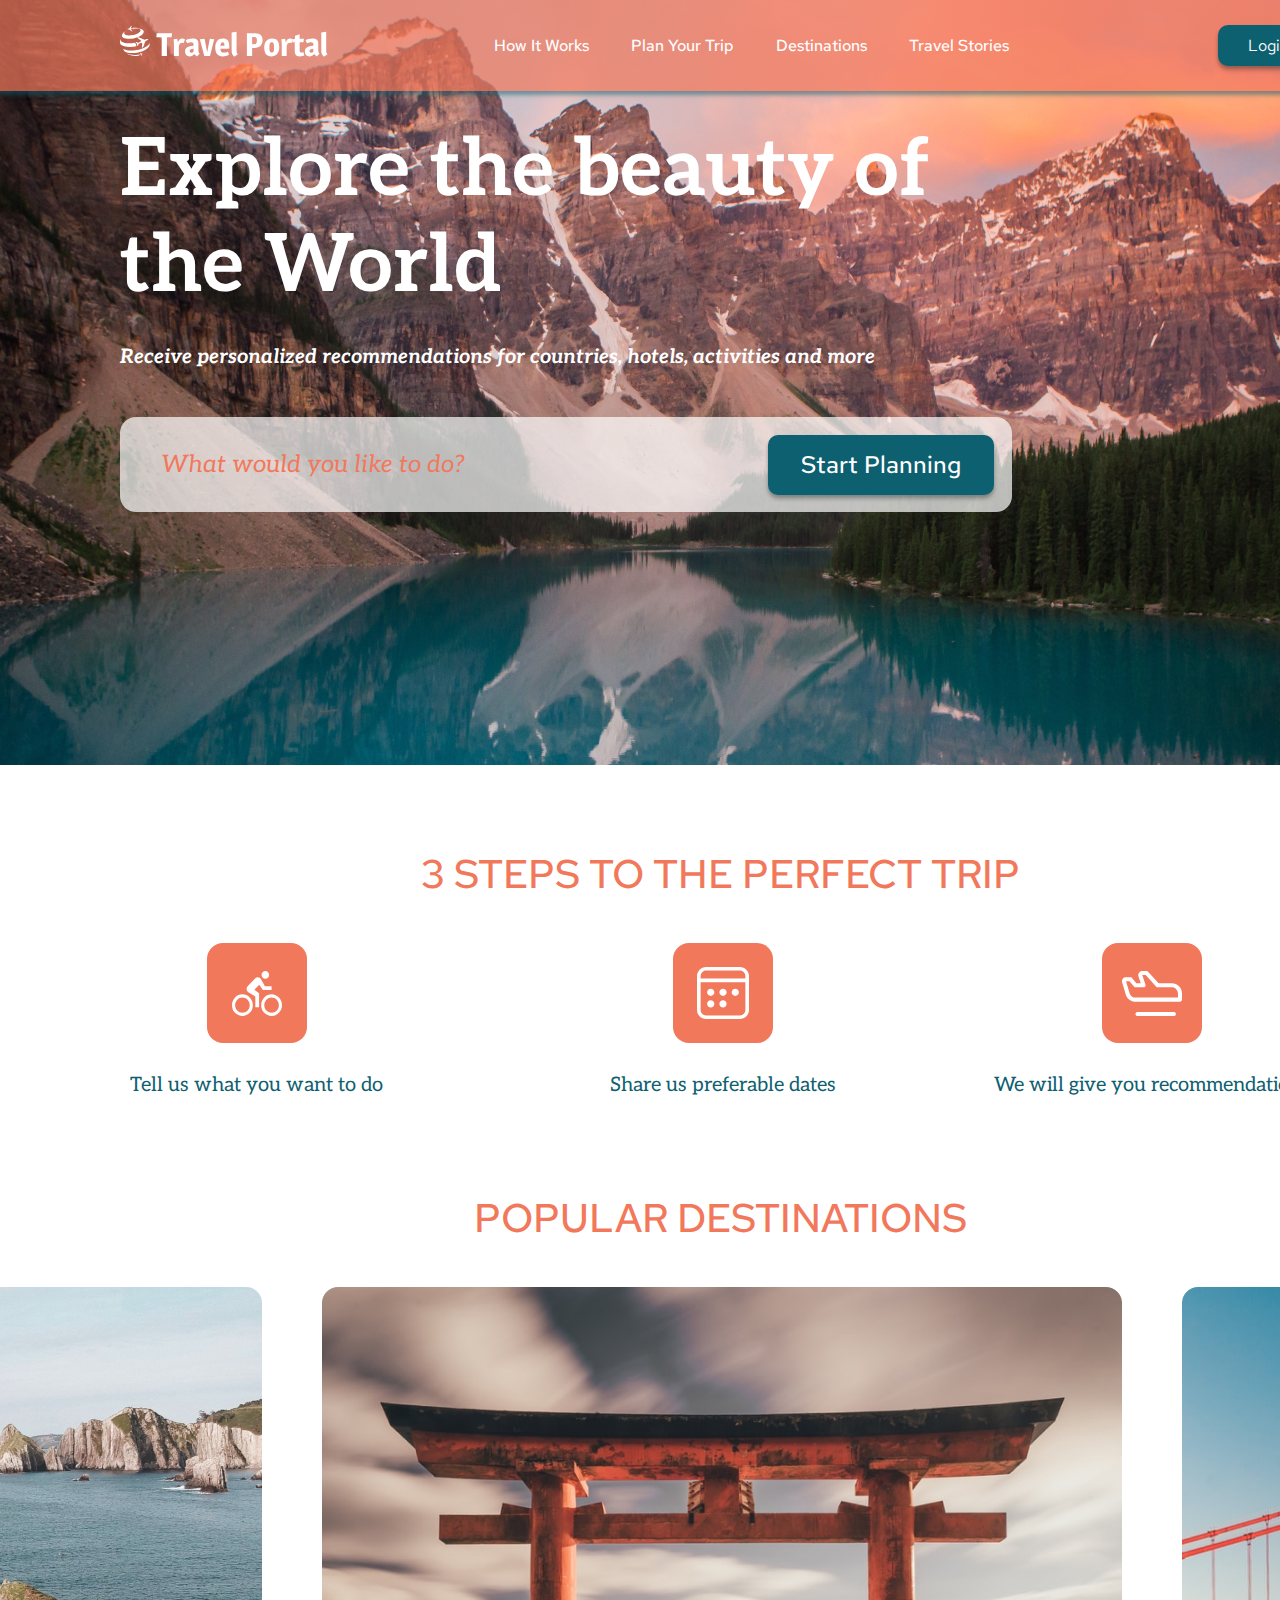
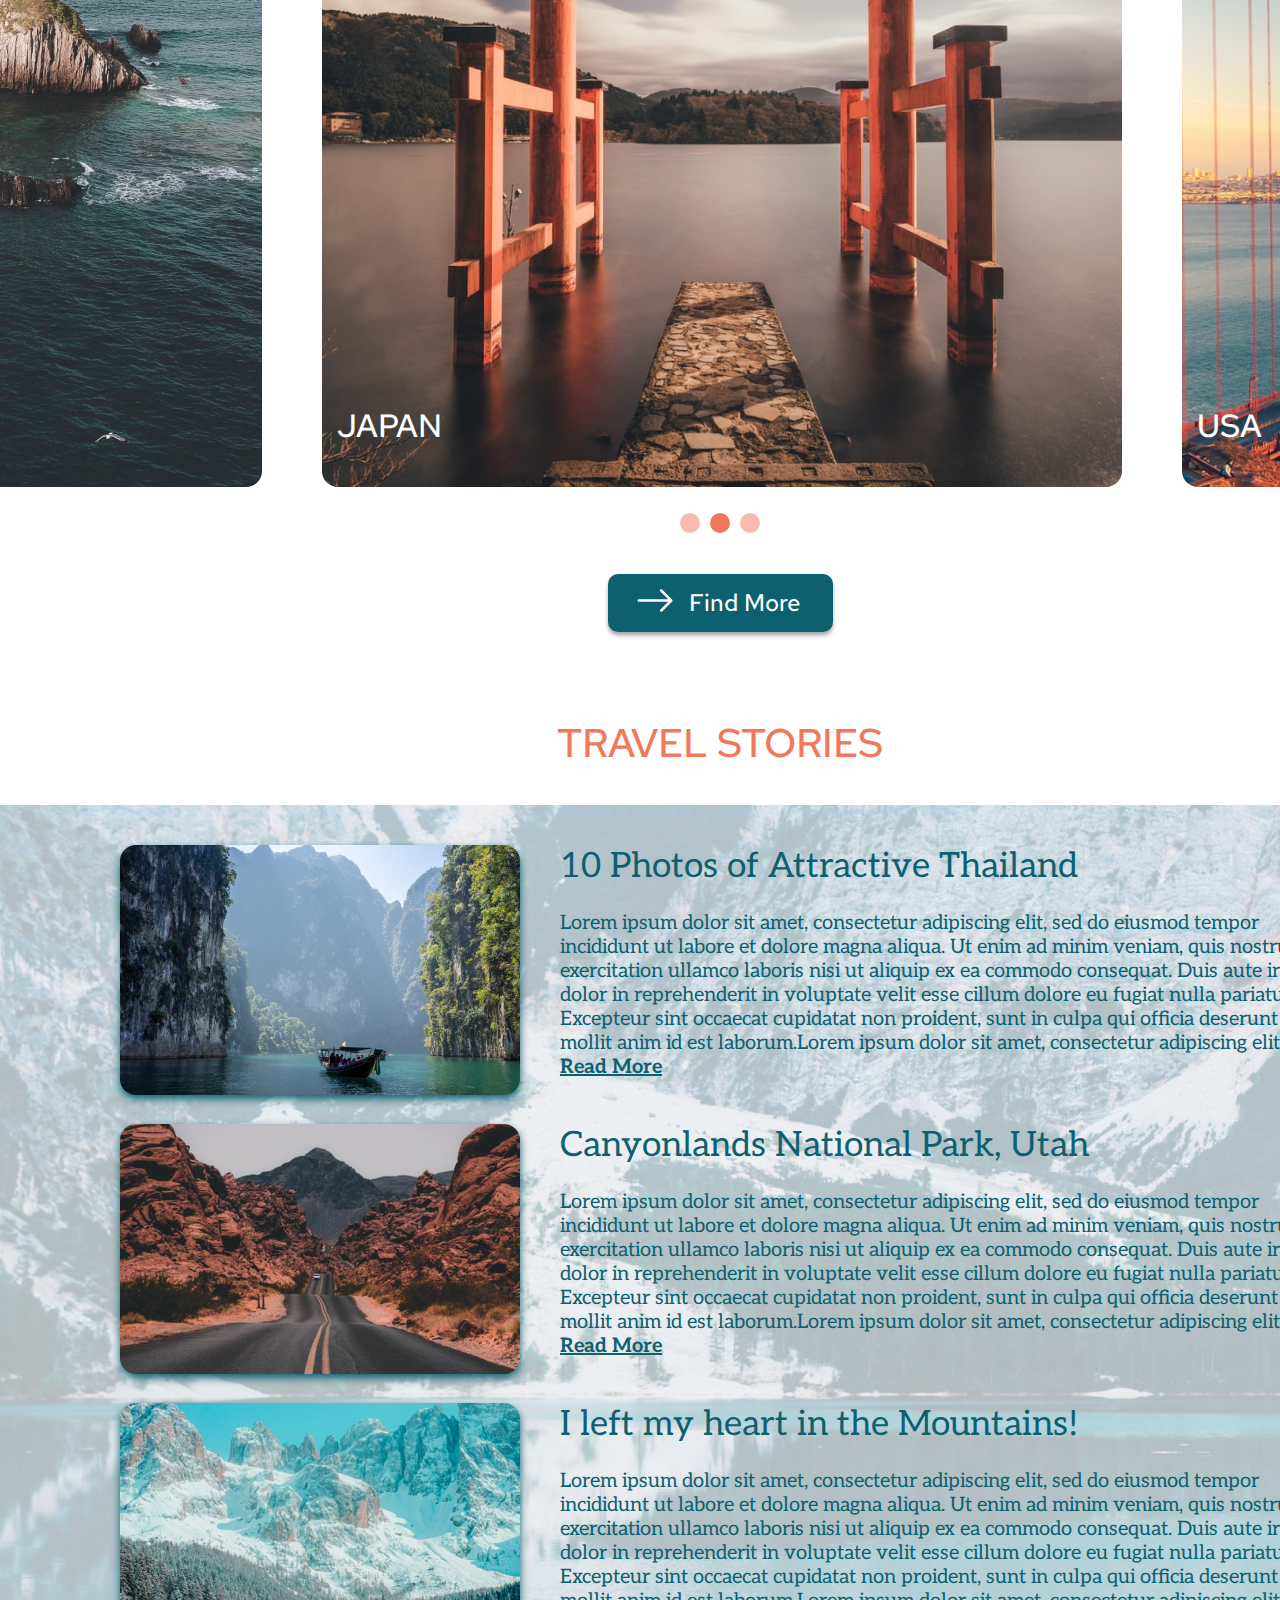
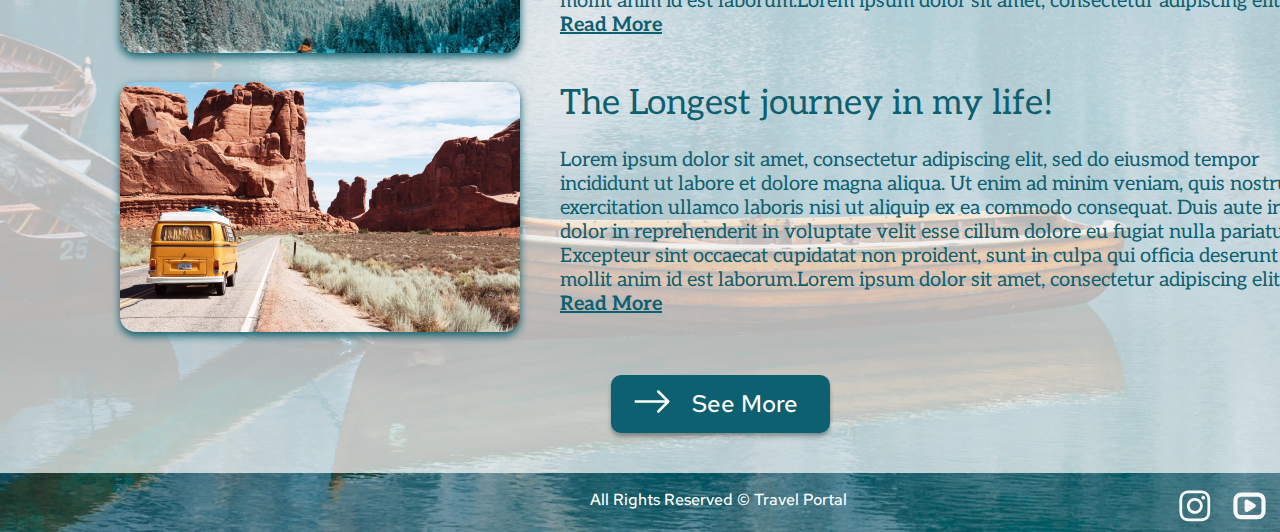
==== travel/index.html @ 75a6ab82 "fix: fix all page for pixelperfect" ====
<!DOCTYPE html>
<html class="page" lang="en">
<head>
  <meta charset="UTF-8">
  <link rel="icon" href="favicon.ico">
  <link rel="preconnect" href="https://fonts.googleapis.com">
  <link rel="preconnect" href="https://fonts.gstatic.com" crossorigin>
  <link href="https://fonts.googleapis.com/css2?family=Aleo:ital,wght@0,400;0,700;1,400;1,700&display=swap" rel="stylesheet">
  <link rel="preconnect" href="https://fonts.googleapis.com">
  <link rel="preconnect" href="https://fonts.gstatic.com" crossorigin>
  <link href="https://fonts.googleapis.com/css2?family=Red+Hat+Text:wght@500&display=swap" rel="stylesheet">
  <link href="style.css" rel="stylesheet">
  <title>Travel</title>
</head>
<body class="page-body">

 <div class="image-container">
    <header class="main-header">
      <div class="container">
        <nav class="main-navigation">
          <a class="header-logo">
            <svg width="216" height="32" viewBox="0 0 216 32" fill="none" xmlns="http://www.w3.org/2000/svg">
              <path d="M2.59123 8.8325C2.83304 8.525 3.15151 8.10875 3.40654 7.81125C4.17032 6.99125 4.26942 6.88375 4.96449 6.2775C5.17063 6.1175 5.41509 5.925 5.65426 5.74375C3.89018 7.15625 3.66554 8.72 5.28427 9.68625C5.28163 9.68625 5.28163 9.68625 5.28163 9.68875C7.54521 10.9788 12.5058 10.7 16.4198 9.0475C20.211 7.4475 21.6103 5.15875 19.7392 3.79875C18.0967 3.5075 16.1384 3.47375 14.0664 3.73625L13.851 3.4L14.0294 2.8425C15.2477 2.73875 16.4053 2.76375 17.4043 2.925C17.6461 2.96375 17.9646 3.03 18.2024 3.0775C18.6623 3.18375 18.912 3.2475 19.212 3.33875C19.5185 3.425 19.7802 3.51125 20.2361 3.67125C20.6827 3.8375 20.8756 3.9125 21.2337 4.08125C21.6348 4.25433 22.0244 4.4501 22.4005 4.6675C25.3817 6.44125 23.5277 9.6775 18.2672 11.895C13.0211 14.105 6.33611 14.4525 3.34047 12.7C3.33915 12.6975 3.33518 12.695 3.32725 12.6925H3.33254C1.69663 11.7125 1.52484 10.29 2.59123 8.8325ZM16.2401 21.2325L16.1978 19.24L14.7007 17.665C9.75461 18.725 4.89313 18.4975 2.18952 16.9913C2.18027 16.9812 2.1578 16.9713 2.14855 16.9613C0.618354 16.07 0.24043 14.92 0.355393 13.67C-0.00271022 15.4987 -0.0317813 16.1587 0.0197538 17.7237C0.0831817 18.7037 0.681782 19.6075 1.88559 20.32L1.89484 20.33C4.77684 22.025 10.7814 22.3925 16.2401 21.2325ZM22.4838 23.5138C15.5028 26.1625 6.76557 26.3188 2.97047 23.8675C3.38032 24.815 3.93798 25.6989 4.62488 26.49C8.10813 28.74 16.1278 28.5963 22.5327 26.165C26.2815 24.7437 28.6469 22.8525 29.2679 21.08L29.4424 20.5462C29.856 19.1938 29.9339 18.0675 30 17.065C29.9247 19.2413 27.2145 21.7162 22.4838 23.5138ZM7.07346 28.615C7.29282 28.8125 7.98259 29.6138 11.4777 30.4988C12.4225 30.6963 14.8011 31.33 19.1948 30.4088L19.2212 30.03L18.8737 29.515C14.7971 30.4275 10.2686 30.1225 7.07346 28.615ZM17.1611 12.8538L20.873 15.515C20.873 15.515 21.6672 16.0562 20.9179 16.4362C20.1713 16.8125 18.2539 17.7337 18.2539 17.7337L16.3604 17.065L15.4103 17.465L17.0858 18.8412L17.099 20.9825L18.0835 20.5688L18.7363 18.76C18.7363 18.76 20.7409 18.03 21.5363 17.755C22.3358 17.4862 22.2288 18.4062 22.2288 18.4062L21.835 22.795L23.1432 22.245L25.2971 16.3237C25.2971 16.3237 26.4388 15.7987 27.2422 15.3375C28.0443 14.8763 28.3192 14.1112 28.3192 14.1112C28.3192 14.1112 27.5369 13.7925 26.6357 14.0487C25.7345 14.3025 24.5597 14.755 24.5597 14.755L18.4654 12.3062L17.1611 12.8538ZM9.30797 4.43375L11.8279 6.3325L12.5164 6.235L11.1447 4.53125C11.1447 4.53125 10.8461 4.17875 11.2478 4.095C11.6522 4.01 12.6749 3.8125 12.6749 3.8125L13.444 4.39375L13.962 4.32125L13.3753 3.43875L13.6845 2.46L13.1837 2.52875L12.5904 3.27375C12.5904 3.27375 11.5491 3.36625 11.1395 3.39875C10.7272 3.42875 10.9042 3.01 10.9042 3.01L11.6944 1L11.002 1.09625L9.17848 3.6075C9.17848 3.6075 8.57063 3.7125 8.1306 3.83125C7.68924 3.94875 7.45667 4.27125 7.45667 4.27125C7.45667 4.27125 7.78042 4.51875 8.23631 4.51C8.69616 4.50125 9.30797 4.43375 9.30797 4.43375ZM21.7623 28.8312L20.1317 28.025L19.7564 28.1488L20.7224 28.9662C20.7224 28.9662 20.9285 29.1325 20.7118 29.2212C20.4951 29.3088 19.9427 29.5238 19.9427 29.5238L19.4868 29.3313L19.2159 29.4237L19.5952 29.8062L19.5582 30.365L19.841 30.2725L20.0524 29.8188C20.0524 29.8188 20.6259 29.6575 20.8545 29.6C21.0818 29.5412 21.0302 29.7938 21.0302 29.7938L20.8148 31L21.1915 30.8762L21.9301 29.2812C21.9301 29.2812 22.2565 29.16 22.4904 29.0487C22.7243 28.9375 22.8168 28.7325 22.8168 28.7325C22.8168 28.7325 22.6093 28.625 22.353 28.6787C22.0953 28.73 21.7623 28.8312 21.7623 28.8312Z" fill="white"/>
              <path d="M46.944 12.28V31H41.696V12.28H36.288L36.8 8.344H52.064L51.552 12.28H46.944ZM58.007 17.24C58.327 16.1093 58.8603 15.2133 59.607 14.552C60.3537 13.8907 61.2177 13.56 62.199 13.56C63.2017 13.56 64.1083 13.7627 64.919 14.168L63.799 18.04C63.1377 17.848 62.5723 17.752 62.103 17.752C61.271 17.752 60.5137 18.0613 59.831 18.68C59.1697 19.2987 58.839 20.2053 58.839 21.4V31H53.943V18.936L53.591 14.2L57.303 13.72L57.879 17.24H58.007ZM73.4905 19.352C73.4905 18.648 73.3412 18.136 73.0425 17.816C72.7438 17.4747 72.1678 17.304 71.3145 17.304C70.4612 17.304 69.0532 17.6133 67.0905 18.232L65.7145 15.224C66.4398 14.8187 67.4425 14.4453 68.7225 14.104C70.0238 13.7413 71.2932 13.56 72.5305 13.56C73.7892 13.56 74.8345 13.7093 75.6665 14.008C76.5198 14.3067 77.1278 14.7547 77.4905 15.352C77.8745 15.928 78.1198 16.504 78.2265 17.08C78.3545 17.656 78.4185 18.3813 78.4185 19.256V25.272C78.4185 26.0613 78.4932 26.7013 78.6425 27.192C78.8132 27.6827 79.1652 28.216 79.6985 28.792L76.9145 31.384C76.4238 31.1493 75.9438 30.7973 75.4745 30.328C75.0265 29.8587 74.6958 29.4213 74.4825 29.016H74.3545C73.1172 30.5947 71.5492 31.384 69.6505 31.384C66.5785 31.384 65.0425 29.7947 65.0425 26.616C65.0425 24.9307 65.5225 23.672 66.4825 22.84C67.4638 22.008 68.8718 21.432 70.7065 21.112L73.4905 20.632V19.352ZM69.6825 26.104C69.6825 27.1493 70.2372 27.672 71.3465 27.672C72.1998 27.672 72.9252 27.3733 73.5225 26.776V23.768C72.1572 23.96 71.1758 24.2267 70.5785 24.568C69.9812 24.888 69.6825 25.4 69.6825 26.104ZM89.7608 13.688L94.2408 14.2L90.0168 31H84.2888L79.8407 14.168L84.5768 13.688L87.1048 26.648H87.2968L89.7608 13.688ZM102.985 13.56C105.118 13.56 106.686 14.1467 107.689 15.32C108.521 16.28 109.033 17.88 109.225 20.12C109.289 21.016 109.321 22.136 109.321 23.48L107.049 23.8H100.457C100.457 25.0587 100.691 26.008 101.161 26.648C101.63 27.2667 102.462 27.576 103.657 27.576C104.873 27.576 106.334 27.2667 108.041 26.648L109.033 29.656C107.006 30.808 104.894 31.384 102.697 31.384C97.7258 31.384 95.2405 28.44 95.2405 22.552C95.2405 19.7787 95.8805 17.592 97.1605 15.992C98.4618 14.3707 100.403 13.56 102.985 13.56ZM104.073 18.104C103.859 17.6133 103.379 17.368 102.633 17.368C101.886 17.368 101.353 17.6453 101.033 18.2C100.713 18.7333 100.531 19.544 100.489 20.632H104.393C104.393 19.416 104.286 18.5733 104.073 18.104ZM116.556 25.144C116.556 26.1893 116.62 26.9573 116.748 27.448C116.898 27.9387 117.25 28.5253 117.804 29.208L114.284 31.8C113.26 30.712 112.556 29.7627 112.172 28.952C111.81 28.12 111.628 26.8827 111.628 25.24V7.384L116.556 6.84V25.144ZM126.894 8.344H135.086C138.009 8.344 140.025 9.03733 141.134 10.424C142.094 11.6613 142.574 13.24 142.574 15.16C142.574 17.144 141.987 18.8827 140.814 20.376C140.195 21.1867 139.257 21.8373 137.998 22.328C136.761 22.7973 135.267 23.032 133.518 23.032H132.142V31H126.894V8.344ZM132.142 11.928V19.256H133.87C134.958 19.256 135.737 18.968 136.206 18.392C136.697 17.816 136.942 16.9093 136.942 15.672C136.942 14.4133 136.739 13.4747 136.334 12.856C135.929 12.2373 135.107 11.928 133.87 11.928H132.142ZM152.177 13.56C153.351 13.56 154.375 13.7413 155.249 14.104C156.124 14.4667 156.807 14.936 157.297 15.512C157.809 16.0667 158.215 16.76 158.513 17.592C159.004 18.9573 159.249 20.632 159.249 22.616C159.249 25.6667 158.396 27.9813 156.689 29.56C155.388 30.776 153.596 31.384 151.313 31.384C150.14 31.384 149.116 31.2027 148.241 30.84C147.367 30.4773 146.673 30.0187 146.161 29.464C145.671 28.888 145.265 28.184 144.945 27.352C144.455 26.0293 144.209 24.3547 144.209 22.328C144.209 20.4507 144.583 18.7973 145.329 17.368C146.631 14.8293 148.913 13.56 152.177 13.56ZM154.033 22.552C154.033 20.6107 153.884 19.2667 153.585 18.52C153.287 17.752 152.647 17.368 151.665 17.368C150.705 17.368 150.087 17.7307 149.809 18.456C149.553 19.1813 149.425 20.504 149.425 22.424C149.425 24.344 149.575 25.688 149.873 26.456C150.172 27.2027 150.812 27.576 151.793 27.576C152.775 27.576 153.393 27.224 153.649 26.52C153.905 25.7947 154.033 24.472 154.033 22.552ZM165.82 17.24C166.14 16.1093 166.673 15.2133 167.42 14.552C168.166 13.8907 169.03 13.56 170.012 13.56C171.014 13.56 171.921 13.7627 172.732 14.168L171.612 18.04C170.95 17.848 170.385 17.752 169.916 17.752C169.084 17.752 168.326 18.0613 167.644 18.68C166.982 19.2987 166.652 20.2053 166.652 21.4V31H161.756V18.936L161.404 14.2L165.116 13.72L165.692 17.24H165.82ZM179.639 13.816H183.959L183.383 17.368H179.639V24.696C179.639 25.784 179.788 26.5413 180.087 26.968C180.386 27.3947 180.898 27.608 181.623 27.608C181.922 27.608 182.53 27.5013 183.447 27.288L184.311 30.136C183.906 30.456 183.244 30.744 182.327 31C181.431 31.256 180.61 31.384 179.863 31.384C177.751 31.384 176.364 30.8507 175.703 29.784C175.063 28.696 174.743 26.9253 174.743 24.472V17.368H172.279L172.727 14.168L174.839 13.88L175.031 10.68L179.639 9.304V13.816ZM193.334 19.352C193.334 18.648 193.185 18.136 192.886 17.816C192.588 17.4747 192.012 17.304 191.158 17.304C190.305 17.304 188.897 17.6133 186.934 18.232L185.558 15.224C186.284 14.8187 187.286 14.4453 188.566 14.104C189.868 13.7413 191.137 13.56 192.374 13.56C193.633 13.56 194.678 13.7093 195.51 14.008C196.364 14.3067 196.972 14.7547 197.334 15.352C197.718 15.928 197.964 16.504 198.07 17.08C198.198 17.656 198.262 18.3813 198.262 19.256V25.272C198.262 26.0613 198.337 26.7013 198.486 27.192C198.657 27.6827 199.009 28.216 199.542 28.792L196.758 31.384C196.268 31.1493 195.788 30.7973 195.318 30.328C194.87 29.8587 194.54 29.4213 194.326 29.016H194.198C192.961 30.5947 191.393 31.384 189.494 31.384C186.422 31.384 184.886 29.7947 184.886 26.616C184.886 24.9307 185.366 23.672 186.326 22.84C187.308 22.008 188.716 21.432 190.55 21.112L193.334 20.632V19.352ZM189.526 26.104C189.526 27.1493 190.081 27.672 191.19 27.672C192.044 27.672 192.769 27.3733 193.366 26.776V23.768C192.001 23.96 191.02 24.2267 190.422 24.568C189.825 24.888 189.526 25.4 189.526 26.104ZM206.213 25.144C206.213 26.1893 206.277 26.9573 206.405 27.448C206.554 27.9387 206.906 28.5253 207.461 29.208L203.941 31.8C202.917 30.712 202.213 29.7627 201.829 28.952C201.466 28.12 201.285 26.8827 201.285 25.24V7.384L206.213 6.84V25.144Z" fill="white"/>
            </svg>
          </a>
          <ul class="site-navigation-list">
            <li class="site-navigation-item"><a href="#preview">How It Works</a></li>
            <li class="site-navigation-item"><a href="#steps">Plan Your Trip</a></li>
            <li class="site-navigation-item"><a href="#destinations">Destinations</a></li>
            <li class="site-navigation-item"><a href="#stories">Travel Stories</a></li>
          </ul>
          <div class="button-container">
            <button class="button login-button transition-scale">
              Login
            </button>
          </div>
        </nav>
      </div>
    </header>
  
    <main class="container">
      <!-- <h1 class="visually-hidden">Travel Portal</h1> -->
      <section id="preview" class="preview">
        <h1 class="title preview-title">Explore the beauty of the World</h1>
        <p class="preview-text">Receive personalized recommendations for countries, hotels, activities and more</p>
        <div class="search-form">
          <p>What would you like to do?</p>
          <button class="button search-button transition-scale">Start Planning</button>
        </div>
      </section>
  
      <section id="steps" class="steps">
        <h2 class="sub-title steps-title">3 STEPS TO THE PERFECT TRIP</h2>
        <div class="steps-list">
          <div class="steps-item">
            <h3 class="steps-title visually-hidden">Bicycle</h3>
            <a>
              <div class="svg-container">
                <svg width="50" height="45" viewBox="0 0 50 45" fill="none" xmlns="http://www.w3.org/2000/svg">
                  <path d="M10.4167 41.7548C8.4828 41.7548 6.62813 40.957 5.26068 39.537C3.89323 38.1169 3.125 36.1909 3.125 34.1827C3.125 32.1744 3.89323 30.2484 5.26068 28.8284C6.62813 27.4084 8.4828 26.6106 10.4167 26.6106C12.3505 26.6106 14.2052 27.4084 15.5727 28.8284C16.9401 30.2484 17.7083 32.1744 17.7083 34.1827C17.7083 36.1909 16.9401 38.1169 15.5727 39.537C14.2052 40.957 12.3505 41.7548 10.4167 41.7548ZM10.4167 23.3654C7.65399 23.3654 5.00447 24.5051 3.05097 26.5337C1.09747 28.5623 0 31.3138 0 34.1827C0 37.0516 1.09747 39.803 3.05097 41.8317C5.00447 43.8603 7.65399 45 10.4167 45C13.1793 45 15.8289 43.8603 17.7824 41.8317C19.7359 39.803 20.8333 37.0516 20.8333 34.1827C20.8333 31.3138 19.7359 28.5623 17.7824 26.5337C15.8289 24.5051 13.1793 23.3654 10.4167 23.3654ZM30.8333 19.0385H39.5833V15.1442H32.9167L28.875 8.06971C28.2708 6.98798 27.0833 6.27404 25.8333 6.27404C24.8542 6.27404 23.9583 6.6851 23.3333 7.35577L15.625 15.3389C14.9792 16.0096 14.5833 16.875 14.5833 17.9567C14.5833 19.3197 15.2708 20.4663 16.3542 21.137L23.3333 25.5288V36.3462H27.0833V22.2837L22.3958 18.7139L27.2292 13.6298L30.8333 19.0385ZM39.5833 41.7548C37.6495 41.7548 35.7948 40.957 34.4273 39.537C33.0599 38.1169 32.2917 36.1909 32.2917 34.1827C32.2917 32.1744 33.0599 30.2484 34.4273 28.8284C35.7948 27.4084 37.6495 26.6106 39.5833 26.6106C41.5172 26.6106 43.3719 27.4084 44.7393 28.8284C46.1068 30.2484 46.875 32.1744 46.875 34.1827C46.875 36.1909 46.1068 38.1169 44.7393 39.537C43.3719 40.957 41.5172 41.7548 39.5833 41.7548ZM39.5833 23.3654C36.8207 23.3654 34.1711 24.5051 32.2176 26.5337C30.2641 28.5623 29.1667 31.3138 29.1667 34.1827C29.1667 37.0516 30.2641 39.803 32.2176 41.8317C34.1711 43.8603 36.8207 45 39.5833 45C40.9513 45 42.3058 44.7202 43.5696 44.1766C44.8334 43.633 45.9818 42.8362 46.949 41.8317C47.9163 40.8272 48.6836 39.6347 49.2071 38.3223C49.7306 37.0099 50 35.6032 50 34.1827C50 32.7621 49.7306 31.3555 49.2071 30.0431C48.6836 28.7307 47.9163 27.5382 46.949 26.5337C45.9818 25.5292 44.8334 24.7324 43.5696 24.1888C42.3058 23.6452 40.9513 23.3654 39.5833 23.3654ZM33.3333 7.78846C35.4167 7.78846 37.0833 6.05769 37.0833 3.89423C37.0833 1.73077 35.4167 0 33.3333 0C31.25 0 29.5833 1.73077 29.5833 3.89423C29.5833 6.05769 31.25 7.78846 33.3333 7.78846Z" fill="white"/>
                </svg>
              </div>
            </a>
            <p class="moto">Tell us what you want to do</p>
          </div>
          <div class="steps-item">
            <h3 class="steps-title visually-hidden">Calc</h3>
            <a>
              <div class="svg-container">
                <svg width="52" height="52" viewBox="0 0 52 52" fill="none" xmlns="http://www.w3.org/2000/svg">
                  <path d="M13.7222 28.8889C14.6799 28.8889 15.5984 28.5084 16.2757 27.8312C16.9529 27.154 17.3333 26.2355 17.3333 25.2778C17.3333 24.3201 16.9529 23.4016 16.2757 22.7243C15.5984 22.0471 14.6799 21.6667 13.7222 21.6667C12.7645 21.6667 11.846 22.0471 11.1688 22.7243C10.4916 23.4016 10.1111 24.3201 10.1111 25.2778C10.1111 26.2355 10.4916 27.154 11.1688 27.8312C11.846 28.5084 12.7645 28.8889 13.7222 28.8889ZM29.6111 25.2778C29.6111 26.2355 29.2307 27.154 28.5534 27.8312C27.8762 28.5084 26.9577 28.8889 26 28.8889C25.0423 28.8889 24.1238 28.5084 23.4466 27.8312C22.7693 27.154 22.3889 26.2355 22.3889 25.2778C22.3889 24.3201 22.7693 23.4016 23.4466 22.7243C24.1238 22.0471 25.0423 21.6667 26 21.6667C26.9577 21.6667 27.8762 22.0471 28.5534 22.7243C29.2307 23.4016 29.6111 24.3201 29.6111 25.2778ZM38.2778 28.8889C39.2355 28.8889 40.154 28.5084 40.8312 27.8312C41.5084 27.154 41.8889 26.2355 41.8889 25.2778C41.8889 24.3201 41.5084 23.4016 40.8312 22.7243C40.154 22.0471 39.2355 21.6667 38.2778 21.6667C37.32 21.6667 36.4016 22.0471 35.7243 22.7243C35.0471 23.4016 34.6667 24.3201 34.6667 25.2778C34.6667 26.2355 35.0471 27.154 35.7243 27.8312C36.4016 28.5084 37.32 28.8889 38.2778 28.8889ZM17.3333 36.8333C17.3333 37.7911 16.9529 38.7096 16.2757 39.3868C15.5984 40.064 14.6799 40.4444 13.7222 40.4444C12.7645 40.4444 11.846 40.064 11.1688 39.3868C10.4916 38.7096 10.1111 37.7911 10.1111 36.8333C10.1111 35.8756 10.4916 34.9571 11.1688 34.2799C11.846 33.6027 12.7645 33.2222 13.7222 33.2222C14.6799 33.2222 15.5984 33.6027 16.2757 34.2799C16.9529 34.9571 17.3333 35.8756 17.3333 36.8333ZM26 40.4444C26.9577 40.4444 27.8762 40.064 28.5534 39.3868C29.2307 38.7096 29.6111 37.7911 29.6111 36.8333C29.6111 35.8756 29.2307 34.9571 28.5534 34.2799C27.8762 33.6027 26.9577 33.2222 26 33.2222C25.0423 33.2222 24.1238 33.6027 23.4466 34.2799C22.7693 34.9571 22.3889 35.8756 22.3889 36.8333C22.3889 37.7911 22.7693 38.7096 23.4466 39.3868C24.1238 40.064 25.0423 40.4444 26 40.4444ZM0 9.02778C0 6.63346 0.951138 4.33721 2.64417 2.64417C4.33721 0.951138 6.63346 0 9.02778 0H42.9722C45.3665 0 47.6628 0.951138 49.3558 2.64417C51.0489 4.33721 52 6.63346 52 9.02778V42.9722C52 45.3665 51.0489 47.6628 49.3558 49.3558C47.6628 51.0489 45.3665 52 42.9722 52H9.02778C6.63346 52 4.33721 51.0489 2.64417 49.3558C0.951138 47.6628 0 45.3665 0 42.9722V9.02778ZM9.02778 3.61111C7.59119 3.61111 6.21344 4.18179 5.19762 5.19762C4.18179 6.21344 3.61111 7.59119 3.61111 9.02778V11.5556H48.3889V9.02778C48.3889 7.59119 47.8182 6.21344 46.8024 5.19762C45.7866 4.18179 44.4088 3.61111 42.9722 3.61111H9.02778ZM3.61111 42.9722C3.61111 44.4088 4.18179 45.7866 5.19762 46.8024C6.21344 47.8182 7.59119 48.3889 9.02778 48.3889H42.9722C44.4088 48.3889 45.7866 47.8182 46.8024 46.8024C47.8182 45.7866 48.3889 44.4088 48.3889 42.9722V15.1667H3.61111V42.9722Z" fill="white"/>
                  </svg> 
              </div>
            </a>           
            <p class="moto">Share us preferable dates </p>
          </div>
          <div class="steps-item">
            <h3 class="steps-title visually-hidden">Plane</h3>
            <a>
              <div class="svg-container">
                <svg width="60" height="45" viewBox="0 0 60 45" fill="none" xmlns="http://www.w3.org/2000/svg">
                  <path d="M53.9305 42.9545C53.9305 43.497 53.7174 44.0173 53.3379 44.4009C52.9585 44.7845 52.4439 45 51.9074 45H15.4904C14.9539 45 14.4393 44.7845 14.0598 44.4009C13.6804 44.0173 13.4673 43.497 13.4673 42.9545C13.4673 42.4121 13.6804 41.8918 14.0598 41.5082C14.4393 41.1246 14.9539 40.9091 15.4904 40.9091H51.9074C52.4439 40.9091 52.9585 41.1246 53.3379 41.5082C53.7174 41.8918 53.9305 42.4121 53.9305 42.9545ZM60 22.5V28.6364C60 29.1789 59.7868 29.6991 59.4074 30.0827C59.028 30.4663 58.5134 30.6818 57.9768 30.6818H13.4167C11.24 30.6894 9.11942 29.9834 7.37311 28.6696C5.6268 27.3558 4.34881 25.5051 3.7308 23.3949L0.164977 11.4034C-0.0121092 10.7898 -0.0471935 10.1431 0.0624379 9.51357C0.172069 8.88401 0.423478 8.28837 0.797215 7.77275C1.17939 7.26416 1.67273 6.85181 2.23866 6.56794C2.8046 6.28407 3.4278 6.13637 4.05956 6.13639H8.40936C8.70472 6.13701 8.99627 6.20383 9.26302 6.33204C9.52977 6.46025 9.76509 6.64667 9.95202 6.87786L14.403 12.2727H18.7528L16.4767 5.39491C16.2718 4.77893 16.215 4.12246 16.3111 3.47987C16.4071 2.83728 16.6531 2.22707 17.0288 1.69976C17.4046 1.17246 17.8991 0.743236 18.4716 0.447651C19.0441 0.152067 19.6779 -0.00137704 20.3207 2.79722e-05H24.5947C24.8756 -0.00146688 25.1537 0.0569681 25.4108 0.171517C25.6679 0.286065 25.8983 0.454151 26.0867 0.6648L36.6072 12.2727H49.8842C52.5671 12.2727 55.1401 13.3503 57.0372 15.2682C58.9342 17.1862 60 19.7876 60 22.5ZM55.9537 22.5C55.947 20.8746 55.3054 19.3177 54.1686 18.1684C53.0318 17.0191 51.4919 16.3704 49.8842 16.3637H35.7221C35.4411 16.3651 35.163 16.3067 34.9059 16.1922C34.6488 16.0776 34.4185 15.9095 34.23 15.6989L23.7095 4.09093H20.3207L23.4819 13.679C23.5809 13.9865 23.6073 14.3132 23.559 14.6328C23.5107 14.9525 23.389 15.2563 23.2037 15.5199C23.0169 15.7837 22.77 15.9981 22.4838 16.1449C22.1977 16.2918 21.8808 16.3668 21.5599 16.3637H13.4673C13.1719 16.363 12.8804 16.2962 12.6136 16.168C12.3469 16.0398 12.1115 15.8534 11.9246 15.6222L7.47365 10.2273H4.03428L7.6001 22.2188C7.97187 23.4853 8.73962 24.5959 9.78826 25.3841C10.8369 26.1723 12.11 26.5958 13.4167 26.5909H55.9537V22.5Z" fill="white"/>
                  </svg>  
              </div> 
            </a>         
            <p class="moto">We will give you recommendations</p>
          </div>
        </div>
      </section>
  
      <section id="destinations" class="destinations">

        <h2 class="destinations-title sub-title">POPULAR DESTINATIONS</h2>

        <div class="slider">
          <div class="slider-list">
            <div class="slider-item slide-spain">
              <h3 class="slide-title">SPAIN</h3>
            </div>
            <div class="slider-item slide-japan current-slide">
              <h3 class="slide-title">JAPAN</h3>
            </div>
            <div class="slider-item slide-usa">
              <h3 class="slide-title">USA</h3>
            </div>
          </div>
        </div>

        <div class="slider-controls">
          <a class="button-slider" type="button" aria-label="First"></a>
          <a class="button-slider current-button" type="button" aria-label="Second"></a>
          <a class="button-slider" type="button" aria-label="Third"></a>
        </div>
        
        <div class="button-container">
          <button class="button more-button transition-scale">Find More</button>
        </div>

      </section>

      <h2 class="sub-title stories-title">TRAVEL STORIES</h2>
      <!-- разрыв секции -->
    </main>
 </div>

  <div class="image-footer-container">
    <section id="stories" class="stories container">
      <!-- <h2 class="sub-title stories-title visually-hidden">TRAVEL STORIES</h2> -->
      <ul class="stories-list">
        <li class="story-item">
          <img src="img/Rectangle29.jpg" alt="Photo for Thailand Story">
          
          <div class="wrapper">
            <h3 class="story-title">10 Photos of Attractive Thailand</h3>
            <p class="story-text">Lorem ipsum dolor sit amet, consectetur adipiscing elit, sed do eiusmod tempor incididunt ut labore et dolore magna aliqua. Ut enim ad minim veniam, quis nostrud exercitation ullamco laboris nisi ut aliquip ex ea commodo consequat. Duis aute irure dolor in reprehenderit in voluptate velit esse cillum dolore eu fugiat nulla pariatur. Excepteur sint occaecat cupidatat non proident, sunt in culpa qui officia deserunt mollit anim id est laborum.Lorem ipsum dolor sit amet, consectetur adipiscing elit...<br>
            <a href="">Read More</a></p>
          </div>

        </li>
        <li class="story-item">
          <img src="img/Rectangle30.jpg" alt="Photo story from Utah">

          <div class="wrapper">
            <h3 class="story-title">Canyonlands National Park, Utah</h3>
            <p class="story-text">Lorem ipsum dolor sit amet, consectetur adipiscing elit, sed do eiusmod tempor incididunt ut labore et dolore magna aliqua. Ut enim ad minim veniam, quis nostrud exercitation ullamco laboris nisi ut aliquip ex ea commodo consequat. Duis aute irure dolor in reprehenderit in voluptate velit esse cillum dolore eu fugiat nulla pariatur. Excepteur sint occaecat cupidatat non proident, sunt in culpa qui officia deserunt mollit anim id est laborum.Lorem ipsum dolor sit amet, consectetur adipiscing elit...<br>
            <a href="">Read More</a></p>
          </div>
        </li>
        <li class="story-item">
          <img src="img/Rectangle31.jpg" alt="Photo from Mountains">

          <div class="wrapper">
            <h3 class="story-title">I left my heart in the Mountains!</h3>
            <p class="story-text">Lorem ipsum dolor sit amet, consectetur adipiscing elit, sed do eiusmod tempor incididunt ut labore et dolore magna aliqua. Ut enim ad minim veniam, quis nostrud exercitation ullamco laboris nisi ut aliquip ex ea commodo consequat. Duis aute irure dolor in reprehenderit in voluptate velit esse cillum dolore eu fugiat nulla pariatur. Excepteur sint occaecat cupidatat non proident, sunt in culpa qui officia deserunt mollit anim id est laborum.Lorem ipsum dolor sit amet, consectetur adipiscing elit...<br>
              <a href="">Read More</a></p>
          </div>
        </li>
        <li class="story-item">
          <img src="img/Rectangle32.jpg" alt="Photo from journey">
          <div class="wrapper">
            <h3 class="story-title">The Longest journey in my life!</h3>
            <p class="story-text">Lorem ipsum dolor sit amet, consectetur adipiscing elit, sed do eiusmod tempor incididunt ut labore et dolore magna aliqua. Ut enim ad minim veniam, quis nostrud exercitation ullamco laboris nisi ut aliquip ex ea commodo consequat. Duis aute irure dolor in reprehenderit in voluptate velit esse cillum dolore eu fugiat nulla pariatur. Excepteur sint occaecat cupidatat non proident, sunt in culpa qui officia deserunt mollit anim id est laborum.Lorem ipsum dolor sit amet, consectetur adipiscing elit...<br>
              <a href="">Read More</a></p>
          </div>
        </li>
      </ul>
      <div class="button-container">
        <button class="button more-button transition-scale">See More</button>
      </div>
      
    </section>
    <footer class="page-footer container">
      
      <p class="footer-copyright">
        All Rights Reserved © Travel Portal
      </p>
      <ul class="social-list">
        <li>
          <a href="https://rs.school/js/" target="_blank">
            <svg width="32" height="32" viewBox="0 0 32 32" fill="none" xmlns="http://www.w3.org/2000/svg">
              <path fill-rule="evenodd" clip-rule="evenodd" d="M9.46778 0.494892C11.1126 0.419171 11.6371 0.402344 15.827 0.402344C20.0169 0.402344 20.5413 0.420573 22.1848 0.494892C23.8282 0.569211 24.95 0.831432 25.9316 1.21144C26.9594 1.59986 27.8919 2.20704 28.6632 2.9923C29.4484 3.76213 30.0542 4.69322 30.4412 5.72247C30.8226 6.70405 31.0834 7.82584 31.1592 9.46647C31.2349 11.1141 31.2517 11.6386 31.2517 15.8271C31.2517 20.017 31.2335 20.5414 31.1592 22.1863C31.0848 23.8269 30.8226 24.9487 30.4412 25.9303C30.0542 26.9596 29.4474 27.8923 28.6632 28.6632C27.8919 29.4485 26.9594 30.0543 25.9316 30.4413C24.95 30.8227 23.8282 31.0835 22.1876 31.1593C20.5413 31.235 20.0169 31.2518 15.827 31.2518C11.6371 31.2518 11.1126 31.2336 9.46778 31.1593C7.82716 31.0849 6.70536 30.8227 5.72378 30.4413C4.69442 30.0542 3.76179 29.4475 2.9908 28.6632C2.20608 27.893 1.59881 26.9608 1.21135 25.9317C0.83134 24.9501 0.570522 23.8283 0.494801 22.1877C0.419079 20.54 0.402252 20.0156 0.402252 15.8271C0.402252 11.6372 0.420481 11.1127 0.494801 9.46928C0.56912 7.82584 0.83134 6.70405 1.21135 5.72247C1.59938 4.69334 2.20711 3.76117 2.9922 2.99089C3.76209 2.20634 4.69379 1.59908 5.72238 1.21144C6.70395 0.831432 7.82575 0.570613 9.46638 0.494892H9.46778ZM22.06 3.27134C20.4334 3.19702 19.9454 3.1816 15.827 3.1816C11.7086 3.1816 11.2206 3.19702 9.59399 3.27134C8.08938 3.34005 7.27327 3.59106 6.72919 3.80279C6.00984 4.08324 5.49522 4.41558 4.95535 4.95544C4.44359 5.45331 4.04975 6.05941 3.8027 6.72929C3.59096 7.27336 3.33996 8.08947 3.27125 9.59408C3.19693 11.2207 3.18151 11.7087 3.18151 15.8271C3.18151 19.9455 3.19693 20.4335 3.27125 22.0601C3.33996 23.5647 3.59096 24.3808 3.8027 24.9249C4.0495 25.5937 4.44353 26.2009 4.95535 26.6987C5.45315 27.2105 6.06032 27.6046 6.72919 27.8513C7.27327 28.0631 8.08938 28.3141 9.59399 28.3828C11.2206 28.4571 11.7072 28.4725 15.827 28.4725C19.9468 28.4725 20.4334 28.4571 22.06 28.3828C23.5646 28.3141 24.3807 28.0631 24.9248 27.8513C25.6441 27.5709 26.1587 27.2386 26.6986 26.6987C27.2104 26.2009 27.6045 25.5937 27.8513 24.9249C28.063 24.3808 28.314 23.5647 28.3827 22.0601C28.457 20.4335 28.4725 19.9455 28.4725 15.8271C28.4725 11.7087 28.457 11.2207 28.3827 9.59408C28.314 8.08947 28.063 7.27336 27.8513 6.72929C27.5708 6.00993 27.2385 5.49531 26.6986 4.95544C26.2007 4.44372 25.5946 4.04989 24.9248 3.80279C24.3807 3.59106 23.5646 3.34005 22.06 3.27134ZM13.8568 20.5821C14.9571 21.0401 16.1823 21.1019 17.3231 20.757C18.4639 20.412 19.4495 19.6817 20.1117 18.6908C20.7739 17.6999 21.0715 16.5098 20.9537 15.3238C20.8359 14.1378 20.31 13.0295 19.4658 12.1882C18.9277 11.6504 18.277 11.2387 17.5606 10.9825C16.8442 10.7264 16.08 10.6322 15.3229 10.7069C14.5657 10.7816 13.8346 11.0232 13.1821 11.4144C12.5295 11.8055 11.9718 12.3365 11.5491 12.9691C11.1264 13.6016 10.8493 14.3201 10.7375 15.0726C10.6258 15.8252 10.6823 16.5931 10.903 17.3212C11.1237 18.0493 11.5031 18.7194 12.0139 19.2832C12.5246 19.8471 13.154 20.2907 13.8568 20.5821ZM10.2208 10.2209C10.957 9.48467 11.831 8.90067 12.7929 8.50223C13.7548 8.1038 14.7858 7.89872 15.827 7.89872C16.8681 7.89872 17.8991 8.1038 18.861 8.50223C19.8229 8.90067 20.697 9.48467 21.4332 10.2209C22.1694 10.9571 22.7534 11.8311 23.1518 12.793C23.5503 13.7549 23.7553 14.7859 23.7553 15.8271C23.7553 16.8682 23.5503 17.8992 23.1518 18.8611C22.7534 19.823 22.1694 20.697 21.4332 21.4333C19.9463 22.9201 17.9297 23.7554 15.827 23.7554C13.7243 23.7554 11.7076 22.9201 10.2208 21.4333C8.73394 19.9464 7.89863 17.9298 7.89863 15.8271C7.89863 13.7243 8.73394 11.7077 10.2208 10.2209ZM25.5137 9.07945C25.6961 8.90735 25.8422 8.7004 25.9432 8.47084C26.0442 8.24128 26.0982 7.99379 26.1018 7.74301C26.1055 7.49224 26.0588 7.24328 25.9645 7.01087C25.8702 6.77847 25.7303 6.56734 25.5529 6.39C25.3756 6.21265 25.1644 6.07269 24.932 5.97841C24.6996 5.88412 24.4507 5.83742 24.1999 5.84108C23.9491 5.84473 23.7016 5.89867 23.4721 5.99969C23.2425 6.10071 23.0356 6.24677 22.8635 6.4292C22.5288 6.78402 22.3455 7.2553 22.3526 7.74301C22.3597 8.23073 22.5566 8.69647 22.9015 9.04137C23.2464 9.38628 23.7122 9.58318 24.1999 9.59029C24.6876 9.5974 25.1589 9.41416 25.5137 9.07945Z" fill="#F8F8F8"/>
            </svg>
          </a>
        </li>
        <li>
          <a href="https://rs.school/js/" target="_blank">
            <svg width="33" height="28" viewBox="0 0 33 28" fill="none" xmlns="http://www.w3.org/2000/svg">
              <path d="M24.8944 2.60889H8.06742C4.96967 2.60889 2.45844 5.12012 2.45844 8.21788V19.4359C2.45844 22.5336 4.96967 25.0449 8.06742 25.0449H24.8944C27.9922 25.0449 30.5034 22.5336 30.5034 19.4359V8.21788C30.5034 5.12012 27.9922 2.60889 24.8944 2.60889Z" stroke="#F8F8F8" stroke-width="4.16667" stroke-linecap="round" stroke-linejoin="round"/>
              <path d="M20.6876 13.8269L13.6764 9.62012V18.0336L20.6876 13.8269Z" stroke="#F8F8F8" stroke-width="4.16667" stroke-linecap="round" stroke-linejoin="round"/>
            </svg>
          </a>
        </li>
        <li>
          <a href="https://github.com/AlexKabanau" target="_blank">
            <svg width="33" height="27" viewBox="0 0 33 27" fill="none" xmlns="http://www.w3.org/2000/svg">
              <path d="M32.4612 3.92278C31.2903 4.44162 30.0325 4.79218 28.7102 4.95063C30.0746 4.13423 31.0953 2.84932 31.582 1.33564C30.3001 2.09704 28.8972 2.63299 27.4341 2.92018C26.4503 1.86971 25.1472 1.17344 23.7271 0.939468C22.3069 0.7055 20.8493 0.946924 19.5805 1.62626C18.3116 2.30559 17.3026 3.38483 16.71 4.69641C16.1173 6.00799 15.9743 7.47853 16.3031 8.87973C13.7057 8.74931 11.1647 8.07421 8.84514 6.89822C6.52554 5.72223 4.47913 4.07165 2.83872 2.05359C2.27782 3.02114 1.9553 4.14294 1.9553 5.33765C1.95468 6.41317 2.21953 7.47221 2.72637 8.42082C3.23321 9.36942 3.96635 10.1783 4.86076 10.7756C3.82348 10.7426 2.80909 10.4623 1.90202 9.95806V10.0422C1.90191 11.5506 2.4237 13.0127 3.37884 14.1802C4.33398 15.3478 5.66365 16.1489 7.14222 16.4477C6.17997 16.7081 5.17113 16.7464 4.19189 16.5598C4.60905 17.8578 5.42165 18.9928 6.51593 19.8059C7.6102 20.6191 8.93137 21.0697 10.2945 21.0947C7.98053 22.9112 5.12282 23.8965 2.18106 23.8922C1.65996 23.8923 1.1393 23.8619 0.621765 23.801C3.60782 25.721 7.0838 26.7399 10.6338 26.7359C22.6511 26.7359 29.2206 16.7828 29.2206 8.15056C29.2206 7.87011 29.2136 7.58686 29.201 7.30641C30.4788 6.38229 31.5819 5.23795 32.4584 3.92699L32.4612 3.92278Z" fill="#F8F8F8"/>
            </svg>
          </a>
        </li>
      </ul>
    </footer>
  </div>

  <script src="index.js"></script>

  <!-- <section class="modal">
    popUp form
  </section> -->

</body>
</html>
---- travel/style.css ----
.page {
	scroll-behavior: smooth; 
}

body {
  min-width: 1440px;
  margin: 0;
  padding: 0;
  font-family: 'Red Hat Text', sans-serif;
  font-size: 14px;
  line-height: 24px;
	font-weight: 500;
  color: #fff;
  /* background-color: #E5E5E5; */
}

.page-body {
  min-height: 100%;
  display: grid;
  grid-template-rows:
    min-content /*header*/
    1fr /*main*/
    min-content; /*footer*/
  align-content: start;
}

a {
	text-decoration: none;
  color: #fff;
  cursor: pointer;
}
button {
  cursor: pointer;
}

img {
	max-width: 100%;
	height: auto;
}
.button {
  font-family: 'Red Hat Text', sans-serif;
  font-size: 16px;
  line-height: 21px;
  text-align: center;
  color:#fff;
  vertical-align: middle;
  background: #0D606F;
  box-shadow: 0px 4px 4px rgba(0, 0, 0, 0.25), 0px 2px 3px rgba(13, 96, 111, 0.16);
  border: none;
  border-radius: 10px;
}
.visually-hidden {
  position: absolute;
  clip: rect(0 0 0 0);
  width: 1px;
  height: 1px;
  margin: -1px;

  border: 0;
  padding: 0;
  white-space: nowrap;
  clip-path: inset(100%);
  clip: rect(0, 0, 0, 0);
  overflow: hidden;
}

.container {
  width: 1200px;
  margin: 0 auto;
  padding: 0 120px;
}


.page {
  height: 100%;
}

.site-navigation-list,
.steps-list,
.stories-list,
.social-list,
.slider-list {
  list-style: none;
  margin: 0;
  padding: 0;
}
header a:hover,
.story-text a:hover {
  color: black;
}

svg:hover path {
  fill: black;
}
.steps .svg-container:hover path {
  fill: black;
  /* transition: all 1s; */
}
.transition-scale {
  transition: all 1s;
}
.transition-scale:hover {
  transform: scale(1.1);
}
button:hover {
  /* color: black; */
  background-image: linear-gradient(to bottom right, #0D606F, #19A2BB);
  transition: all 1s;
  /* background-color: #19A2BB; */
}
.button-slider:hover {
  background: rgba(229, 231, 116, 0.5);
}
.image-container {
  background-color: #fff;
  background-image: url('img/garrett-parker-DlkF4-dbCOU-unsplash1.jpg');
  background-position: top center;
	background-repeat: no-repeat;
}

.main-header {
  background-color: rgba(242, 120, 92, 0.7);
  box-shadow: 0px 4px 4px rgba(13, 96, 111, 0.5);
  margin-bottom: 32px;
  width: 1440px;
  margin: auto;
}

.main-navigation {
  display: grid;
  grid-template-columns: 216px 1fr 103px;
  font-size: 16px;
  line-height: 21px;
  
}
.header-logo {
  margin-top: 25px;
  margin-bottom: 34px;
  width: 216px;
  height: 31px;
}
.site-navigation-list {
  display: flex;
  font-weight: wrap;
  width: 527px;
  margin-left: 158px;
  padding-top: 35px;
  padding-bottom: 35px;
}
.site-navigation-item {
  padding-right: 42px;
}
.site-navigation-item:last-child {
  padding-right: 0;
}
.button-container {
  margin: auto;
}
.login-button {
  padding: 10px 30px;
}

.preview {
  width: 892px;
  height: 422px;

  margin-bottom: 302px;
}
.preview-title {
  font-family: 'Aleo';
  font-style: normal;
  font-weight: 700;
  font-size: 80px;
  line-height: 96px;

  color: #FFFFFF;

  margin-top: 32px;
  margin-bottom: 30px;
}
.preview-text {
  font-family: 'Aleo';
  font-style: italic;
  font-weight: 700;
  font-size: 20px;
  line-height: 24px;

  margin-bottom: 48px;
}
.search-form {
  background: rgba(255, 255, 255, 0.7);
  border-radius: 16px;

  display: flex;
  justify-content: space-between;
  align-items: center;
}
.search-form p {
  font-family: 'Aleo';
  font-style: italic;
  font-weight: 400;
  font-size: 24px;
  line-height: 29px;

  color: #F2785C;

  margin-left: 41px;
}
.search-button {
  font-weight: 500;
  font-size: 24px;
  line-height: 32px;
  
  margin-top: 18px;
  margin-bottom: 17px;
  margin-right: 18px;
  padding: 14px 33px;
}

.steps {
  margin-bottom: 74px;
}

.steps-list {
  display: flex;
  justify-content: space-between;
  padding: 0 10px;
}
.steps-item {
  text-align: center;
}
.steps-item:nth-child(2) {
  margin-left: 68px;
}
/* .steps-item:first-child {
  margin-left: 10px;
} */
/* .steps-item:last-child {
  margin-right: 10px;
} */
.sub-title {
  font-family: 'Red Hat Text';
  font-style: normal;
  font-weight: 500;
  font-size: 40px;
  line-height: 53px;

  color: #F2785C;

  text-align: center;

  margin-bottom: 43px;
}
.svg-container {
  width: 100px;
  height: 100px;
  border-radius: 16px;
  background-color: #F2785C;

  margin: auto;

  display: flex;
  justify-content: center;
  align-items: center;
}
.moto {
  font-family: 'Aleo';
  font-style: normal;
  font-weight: 400;
  font-size: 20px;
  line-height: 24px;

  margin-top: 30px;

  color: #0D606F;
}

.destinations {
  margin-bottom: 44px;

  min-height: 1042px;

  margin-left: -120px;
  margin-right: -120px;

  position: relative;
}

.slider {
  /* min-height: 1042px; */
  /* position: relative; */
  overflow: hidden;
}
.slider-list {
  display: grid;
  grid-template-columns: 1fr 1fr 1fr;
  gap: 60px;

  transform: translateX(-538px);
}

.slider-item {
  width: 800px;
  height: 800px;
  overflow: hidden;
  border-radius: 16px;
}


.slide-japan {
  background: url('img/Rectangle24.jpg') no-repeat;
}
.slide-spain {
  background: url('img/Rectangle23.jpg') no-repeat;
}
.slide-usa {
  background: url('img/Rectangle25.jpg') no-repeat;
}

.slide-title {
  font-family: 'Red Hat Text';
  font-style: normal;
  font-weight: 500;
  font-size: 32px;
  line-height: 42px;

  color: #FFFFFF;


  margin: 0;
  margin-bottom: 26px;
  padding-top: 718px;
  padding-left: 15px;
}

.destinations .button-container {
  margin-top: 48px;
}

/*Cлайдер-переключатели*/

.slider-controls {
  position: absolute;
  bottom: 139px;
  right: 680px;
  width: 80px;
  display: flex;
  justify-content: space-between;
}

.button-slider {
  padding: 0;
  width: 20px;
  height: 20px;
  background: rgba(242, 120, 92, 0.5);
  border-radius: 50%;
  box-sizing: border-box;
  border: none;
  position: relative;
}
.button-slider.current-button {
  background: #F2785C;
}
.button-slider:not(.current-button) {
  cursor: pointer;
}

.image-footer-container {
  background-color: #fff;
  background-image: url('img/Rectangle33.jpg');
  background-position: top center;
	background-repeat: no-repeat;
}

.stories {
  background: rgba(255, 255, 255, 0.7);
}
.stories-title {
  margin-bottom: 36px;
}
.stories-list {
  padding-top: 40px;

  display: flex;
  flex-direction: column;
  gap: 25px;
}

.story-item {
  display: flex; 
  gap: 40px;
}

.story-item img {
  width: 400px;
  height: 250px;
  filter: drop-shadow(0px 4px 4px #0D606F);
  border-radius: 16px;
}
.story-title {
  font-family: 'Aleo';
  font-style: normal;
  font-weight: 400;
  font-size: 35px;
  line-height: 42px;

  color: #0D606F;

  margin-top: 0;
  margin-bottom: 24px;
}
.story-text {
  font-family: 'Aleo';
  font-style: normal;
  font-weight: 400;
  font-size: 20px;
  line-height: 24px;

  color: #0D606F;
}
.story-text a {
  font-weight: 700;
  text-decoration: underline;

  color: #0D606F;
}

.more-button::before {
  content: "";
  position: absolute;
  width: 36px;
  height: 23px;
  top: 15px;
  right: 160px;
  background-image: url('img/arrow.svg');
  background-repeat: no-repeat;
  background-position: 0 0;
}
.more-button {
  font-weight: 500;
  font-size: 24px;
  line-height: 32px;
  
  margin-top: 39px;
  margin-bottom: 40px;
  padding: 13px 32px;

  padding-left: 81px;

  position: relative;
}
.stories .button-container,
.destinations .button-container {
  text-align: center;
}

.page-footer {
  display: grid;
  grid-template-columns:  1fr 141px;
  column-gap: 40px;
}

.social-list {
  display: flex;
  flex-wrap: wrap;
  justify-content: space-between;
  align-items: center;

  padding-top: 14px;
}
.footer-copyright {
  font-size: 16px;
  line-height: 21px;

  margin-left: 470px;
  margin-bottom: 22px;
}
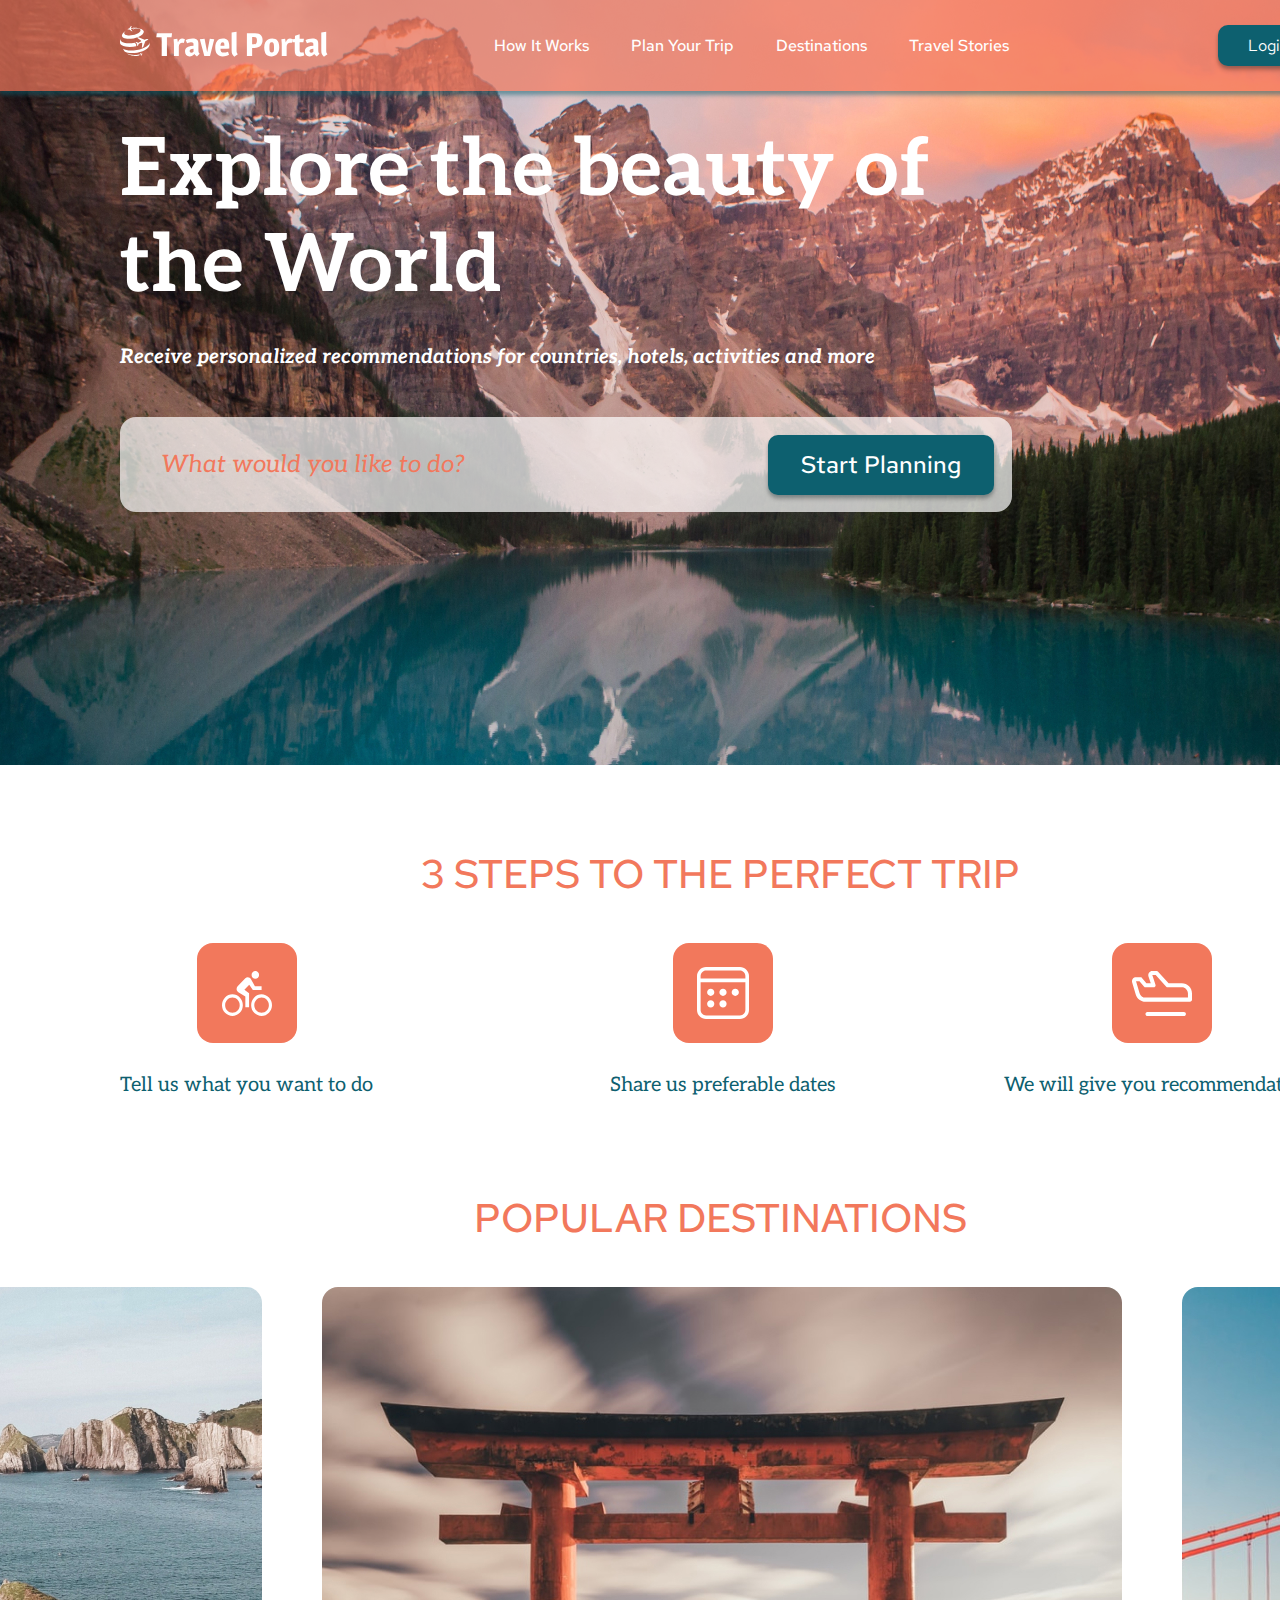
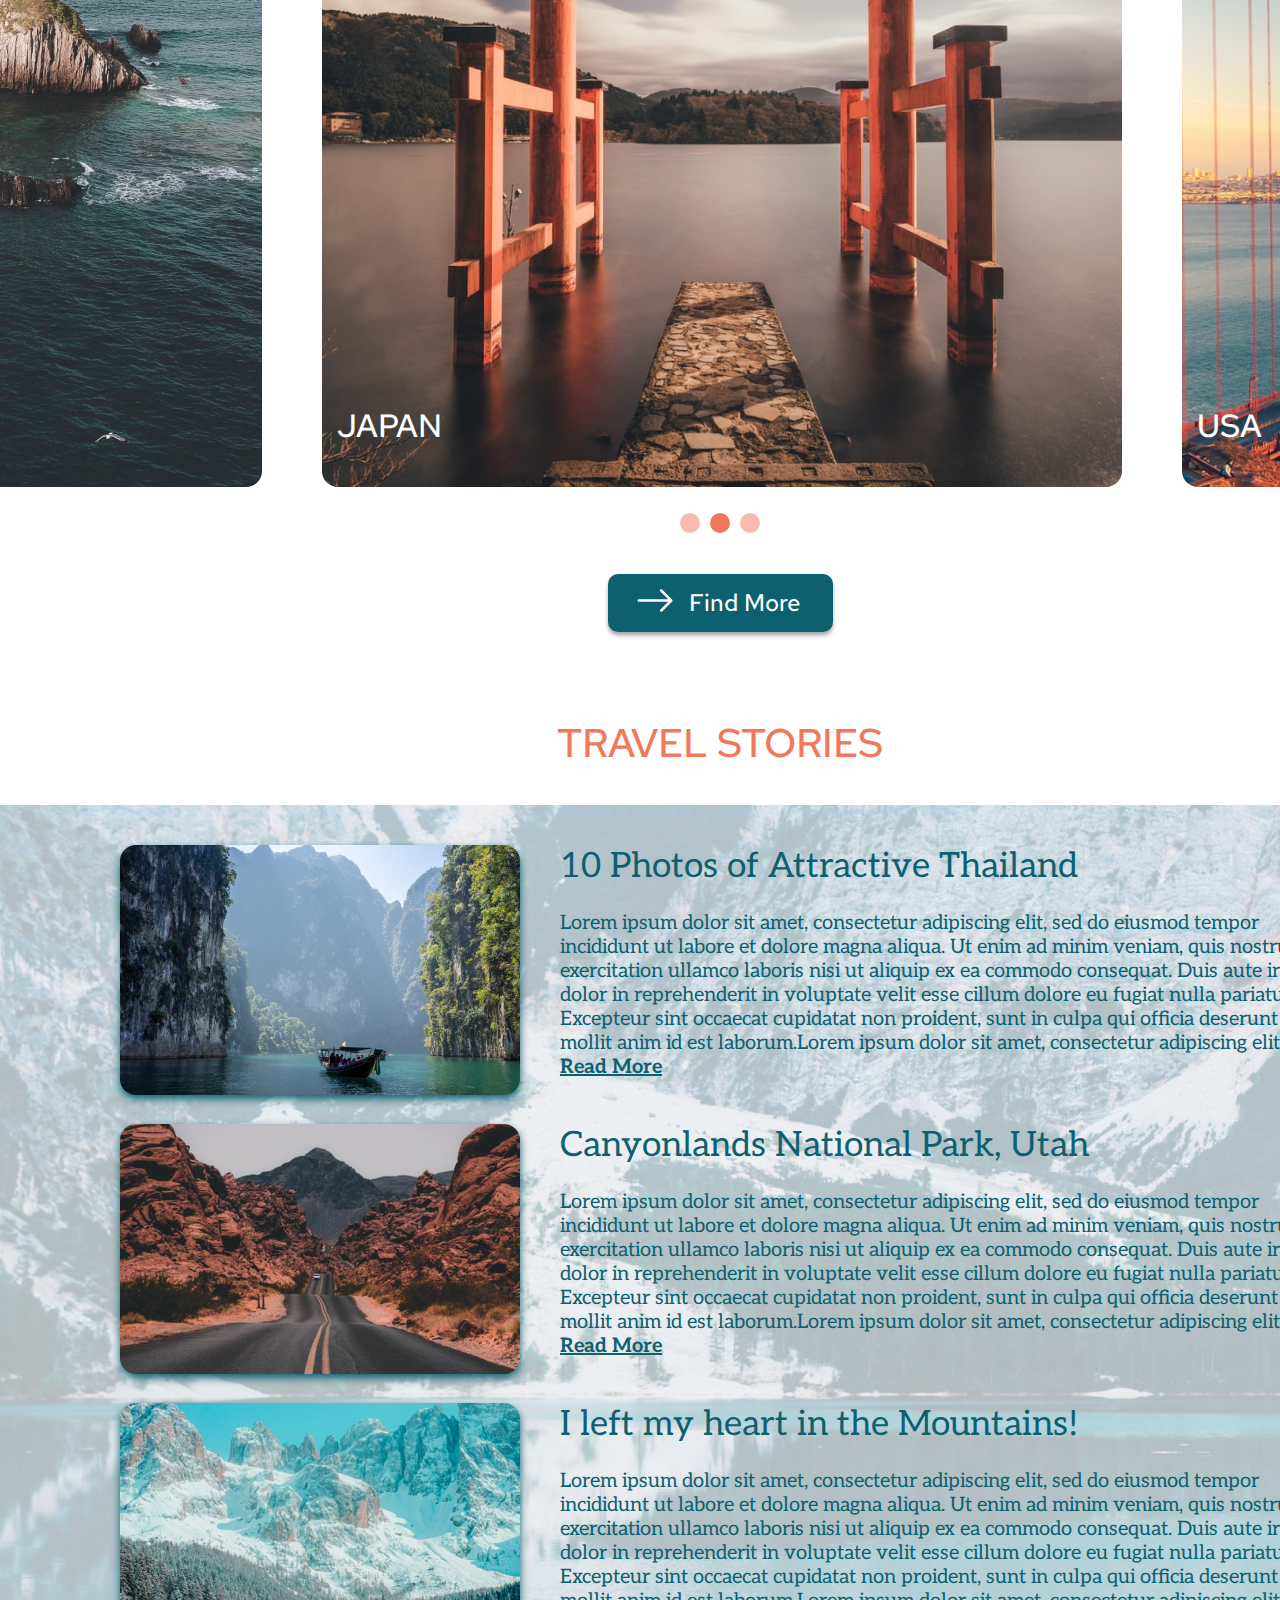
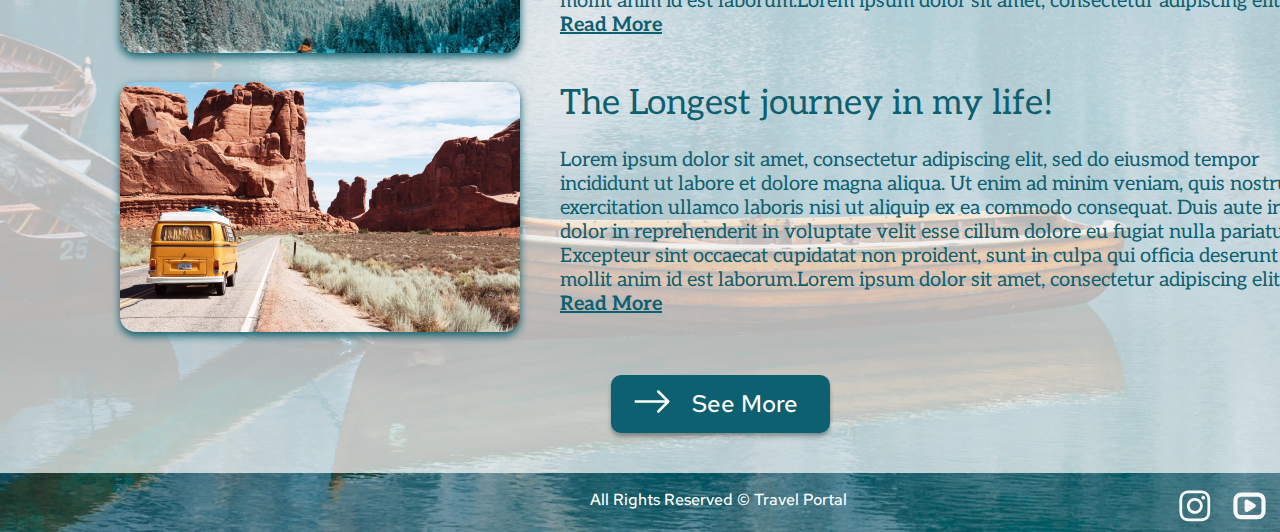
==== commit 2cb5cb2d: "init: start travel2 task" ====
--- a/travel/index.html
+++ b/travel/index.html
@@ -2,6 +2,7 @@
 <html class="page" lang="en">
 <head>
   <meta charset="UTF-8">
+  <meta name="viewport" content="width=device-width,initial-scale=1">
   <link rel="icon" href="favicon.ico">
   <link rel="preconnect" href="https://fonts.googleapis.com">
   <link rel="preconnect" href="https://fonts.gstatic.com" crossorigin>
@@ -19,10 +20,13 @@
       <div class="container">
         <nav class="main-navigation">
           <a class="header-logo">
-            <svg width="216" height="32" viewBox="0 0 216 32" fill="none" xmlns="http://www.w3.org/2000/svg">
+            <svg class="header-logo-desktop" width="216" height="32" viewBox="0 0 216 32" fill="none" xmlns="http://www.w3.org/2000/svg">
               <path d="M2.59123 8.8325C2.83304 8.525 3.15151 8.10875 3.40654 7.81125C4.17032 6.99125 4.26942 6.88375 4.96449 6.2775C5.17063 6.1175 5.41509 5.925 5.65426 5.74375C3.89018 7.15625 3.66554 8.72 5.28427 9.68625C5.28163 9.68625 5.28163 9.68625 5.28163 9.68875C7.54521 10.9788 12.5058 10.7 16.4198 9.0475C20.211 7.4475 21.6103 5.15875 19.7392 3.79875C18.0967 3.5075 16.1384 3.47375 14.0664 3.73625L13.851 3.4L14.0294 2.8425C15.2477 2.73875 16.4053 2.76375 17.4043 2.925C17.6461 2.96375 17.9646 3.03 18.2024 3.0775C18.6623 3.18375 18.912 3.2475 19.212 3.33875C19.5185 3.425 19.7802 3.51125 20.2361 3.67125C20.6827 3.8375 20.8756 3.9125 21.2337 4.08125C21.6348 4.25433 22.0244 4.4501 22.4005 4.6675C25.3817 6.44125 23.5277 9.6775 18.2672 11.895C13.0211 14.105 6.33611 14.4525 3.34047 12.7C3.33915 12.6975 3.33518 12.695 3.32725 12.6925H3.33254C1.69663 11.7125 1.52484 10.29 2.59123 8.8325ZM16.2401 21.2325L16.1978 19.24L14.7007 17.665C9.75461 18.725 4.89313 18.4975 2.18952 16.9913C2.18027 16.9812 2.1578 16.9713 2.14855 16.9613C0.618354 16.07 0.24043 14.92 0.355393 13.67C-0.00271022 15.4987 -0.0317813 16.1587 0.0197538 17.7237C0.0831817 18.7037 0.681782 19.6075 1.88559 20.32L1.89484 20.33C4.77684 22.025 10.7814 22.3925 16.2401 21.2325ZM22.4838 23.5138C15.5028 26.1625 6.76557 26.3188 2.97047 23.8675C3.38032 24.815 3.93798 25.6989 4.62488 26.49C8.10813 28.74 16.1278 28.5963 22.5327 26.165C26.2815 24.7437 28.6469 22.8525 29.2679 21.08L29.4424 20.5462C29.856 19.1938 29.9339 18.0675 30 17.065C29.9247 19.2413 27.2145 21.7162 22.4838 23.5138ZM7.07346 28.615C7.29282 28.8125 7.98259 29.6138 11.4777 30.4988C12.4225 30.6963 14.8011 31.33 19.1948 30.4088L19.2212 30.03L18.8737 29.515C14.7971 30.4275 10.2686 30.1225 7.07346 28.615ZM17.1611 12.8538L20.873 15.515C20.873 15.515 21.6672 16.0562 20.9179 16.4362C20.1713 16.8125 18.2539 17.7337 18.2539 17.7337L16.3604 17.065L15.4103 17.465L17.0858 18.8412L17.099 20.9825L18.0835 20.5688L18.7363 18.76C18.7363 18.76 20.7409 18.03 21.5363 17.755C22.3358 17.4862 22.2288 18.4062 22.2288 18.4062L21.835 22.795L23.1432 22.245L25.2971 16.3237C25.2971 16.3237 26.4388 15.7987 27.2422 15.3375C28.0443 14.8763 28.3192 14.1112 28.3192 14.1112C28.3192 14.1112 27.5369 13.7925 26.6357 14.0487C25.7345 14.3025 24.5597 14.755 24.5597 14.755L18.4654 12.3062L17.1611 12.8538ZM9.30797 4.43375L11.8279 6.3325L12.5164 6.235L11.1447 4.53125C11.1447 4.53125 10.8461 4.17875 11.2478 4.095C11.6522 4.01 12.6749 3.8125 12.6749 3.8125L13.444 4.39375L13.962 4.32125L13.3753 3.43875L13.6845 2.46L13.1837 2.52875L12.5904 3.27375C12.5904 3.27375 11.5491 3.36625 11.1395 3.39875C10.7272 3.42875 10.9042 3.01 10.9042 3.01L11.6944 1L11.002 1.09625L9.17848 3.6075C9.17848 3.6075 8.57063 3.7125 8.1306 3.83125C7.68924 3.94875 7.45667 4.27125 7.45667 4.27125C7.45667 4.27125 7.78042 4.51875 8.23631 4.51C8.69616 4.50125 9.30797 4.43375 9.30797 4.43375ZM21.7623 28.8312L20.1317 28.025L19.7564 28.1488L20.7224 28.9662C20.7224 28.9662 20.9285 29.1325 20.7118 29.2212C20.4951 29.3088 19.9427 29.5238 19.9427 29.5238L19.4868 29.3313L19.2159 29.4237L19.5952 29.8062L19.5582 30.365L19.841 30.2725L20.0524 29.8188C20.0524 29.8188 20.6259 29.6575 20.8545 29.6C21.0818 29.5412 21.0302 29.7938 21.0302 29.7938L20.8148 31L21.1915 30.8762L21.9301 29.2812C21.9301 29.2812 22.2565 29.16 22.4904 29.0487C22.7243 28.9375 22.8168 28.7325 22.8168 28.7325C22.8168 28.7325 22.6093 28.625 22.353 28.6787C22.0953 28.73 21.7623 28.8312 21.7623 28.8312Z" fill="white"/>
               <path d="M46.944 12.28V31H41.696V12.28H36.288L36.8 8.344H52.064L51.552 12.28H46.944ZM58.007 17.24C58.327 16.1093 58.8603 15.2133 59.607 14.552C60.3537 13.8907 61.2177 13.56 62.199 13.56C63.2017 13.56 64.1083 13.7627 64.919 14.168L63.799 18.04C63.1377 17.848 62.5723 17.752 62.103 17.752C61.271 17.752 60.5137 18.0613 59.831 18.68C59.1697 19.2987 58.839 20.2053 58.839 21.4V31H53.943V18.936L53.591 14.2L57.303 13.72L57.879 17.24H58.007ZM73.4905 19.352C73.4905 18.648 73.3412 18.136 73.0425 17.816C72.7438 17.4747 72.1678 17.304 71.3145 17.304C70.4612 17.304 69.0532 17.6133 67.0905 18.232L65.7145 15.224C66.4398 14.8187 67.4425 14.4453 68.7225 14.104C70.0238 13.7413 71.2932 13.56 72.5305 13.56C73.7892 13.56 74.8345 13.7093 75.6665 14.008C76.5198 14.3067 77.1278 14.7547 77.4905 15.352C77.8745 15.928 78.1198 16.504 78.2265 17.08C78.3545 17.656 78.4185 18.3813 78.4185 19.256V25.272C78.4185 26.0613 78.4932 26.7013 78.6425 27.192C78.8132 27.6827 79.1652 28.216 79.6985 28.792L76.9145 31.384C76.4238 31.1493 75.9438 30.7973 75.4745 30.328C75.0265 29.8587 74.6958 29.4213 74.4825 29.016H74.3545C73.1172 30.5947 71.5492 31.384 69.6505 31.384C66.5785 31.384 65.0425 29.7947 65.0425 26.616C65.0425 24.9307 65.5225 23.672 66.4825 22.84C67.4638 22.008 68.8718 21.432 70.7065 21.112L73.4905 20.632V19.352ZM69.6825 26.104C69.6825 27.1493 70.2372 27.672 71.3465 27.672C72.1998 27.672 72.9252 27.3733 73.5225 26.776V23.768C72.1572 23.96 71.1758 24.2267 70.5785 24.568C69.9812 24.888 69.6825 25.4 69.6825 26.104ZM89.7608 13.688L94.2408 14.2L90.0168 31H84.2888L79.8407 14.168L84.5768 13.688L87.1048 26.648H87.2968L89.7608 13.688ZM102.985 13.56C105.118 13.56 106.686 14.1467 107.689 15.32C108.521 16.28 109.033 17.88 109.225 20.12C109.289 21.016 109.321 22.136 109.321 23.48L107.049 23.8H100.457C100.457 25.0587 100.691 26.008 101.161 26.648C101.63 27.2667 102.462 27.576 103.657 27.576C104.873 27.576 106.334 27.2667 108.041 26.648L109.033 29.656C107.006 30.808 104.894 31.384 102.697 31.384C97.7258 31.384 95.2405 28.44 95.2405 22.552C95.2405 19.7787 95.8805 17.592 97.1605 15.992C98.4618 14.3707 100.403 13.56 102.985 13.56ZM104.073 18.104C103.859 17.6133 103.379 17.368 102.633 17.368C101.886 17.368 101.353 17.6453 101.033 18.2C100.713 18.7333 100.531 19.544 100.489 20.632H104.393C104.393 19.416 104.286 18.5733 104.073 18.104ZM116.556 25.144C116.556 26.1893 116.62 26.9573 116.748 27.448C116.898 27.9387 117.25 28.5253 117.804 29.208L114.284 31.8C113.26 30.712 112.556 29.7627 112.172 28.952C111.81 28.12 111.628 26.8827 111.628 25.24V7.384L116.556 6.84V25.144ZM126.894 8.344H135.086C138.009 8.344 140.025 9.03733 141.134 10.424C142.094 11.6613 142.574 13.24 142.574 15.16C142.574 17.144 141.987 18.8827 140.814 20.376C140.195 21.1867 139.257 21.8373 137.998 22.328C136.761 22.7973 135.267 23.032 133.518 23.032H132.142V31H126.894V8.344ZM132.142 11.928V19.256H133.87C134.958 19.256 135.737 18.968 136.206 18.392C136.697 17.816 136.942 16.9093 136.942 15.672C136.942 14.4133 136.739 13.4747 136.334 12.856C135.929 12.2373 135.107 11.928 133.87 11.928H132.142ZM152.177 13.56C153.351 13.56 154.375 13.7413 155.249 14.104C156.124 14.4667 156.807 14.936 157.297 15.512C157.809 16.0667 158.215 16.76 158.513 17.592C159.004 18.9573 159.249 20.632 159.249 22.616C159.249 25.6667 158.396 27.9813 156.689 29.56C155.388 30.776 153.596 31.384 151.313 31.384C150.14 31.384 149.116 31.2027 148.241 30.84C147.367 30.4773 146.673 30.0187 146.161 29.464C145.671 28.888 145.265 28.184 144.945 27.352C144.455 26.0293 144.209 24.3547 144.209 22.328C144.209 20.4507 144.583 18.7973 145.329 17.368C146.631 14.8293 148.913 13.56 152.177 13.56ZM154.033 22.552C154.033 20.6107 153.884 19.2667 153.585 18.52C153.287 17.752 152.647 17.368 151.665 17.368C150.705 17.368 150.087 17.7307 149.809 18.456C149.553 19.1813 149.425 20.504 149.425 22.424C149.425 24.344 149.575 25.688 149.873 26.456C150.172 27.2027 150.812 27.576 151.793 27.576C152.775 27.576 153.393 27.224 153.649 26.52C153.905 25.7947 154.033 24.472 154.033 22.552ZM165.82 17.24C166.14 16.1093 166.673 15.2133 167.42 14.552C168.166 13.8907 169.03 13.56 170.012 13.56C171.014 13.56 171.921 13.7627 172.732 14.168L171.612 18.04C170.95 17.848 170.385 17.752 169.916 17.752C169.084 17.752 168.326 18.0613 167.644 18.68C166.982 19.2987 166.652 20.2053 166.652 21.4V31H161.756V18.936L161.404 14.2L165.116 13.72L165.692 17.24H165.82ZM179.639 13.816H183.959L183.383 17.368H179.639V24.696C179.639 25.784 179.788 26.5413 180.087 26.968C180.386 27.3947 180.898 27.608 181.623 27.608C181.922 27.608 182.53 27.5013 183.447 27.288L184.311 30.136C183.906 30.456 183.244 30.744 182.327 31C181.431 31.256 180.61 31.384 179.863 31.384C177.751 31.384 176.364 30.8507 175.703 29.784C175.063 28.696 174.743 26.9253 174.743 24.472V17.368H172.279L172.727 14.168L174.839 13.88L175.031 10.68L179.639 9.304V13.816ZM193.334 19.352C193.334 18.648 193.185 18.136 192.886 17.816C192.588 17.4747 192.012 17.304 191.158 17.304C190.305 17.304 188.897 17.6133 186.934 18.232L185.558 15.224C186.284 14.8187 187.286 14.4453 188.566 14.104C189.868 13.7413 191.137 13.56 192.374 13.56C193.633 13.56 194.678 13.7093 195.51 14.008C196.364 14.3067 196.972 14.7547 197.334 15.352C197.718 15.928 197.964 16.504 198.07 17.08C198.198 17.656 198.262 18.3813 198.262 19.256V25.272C198.262 26.0613 198.337 26.7013 198.486 27.192C198.657 27.6827 199.009 28.216 199.542 28.792L196.758 31.384C196.268 31.1493 195.788 30.7973 195.318 30.328C194.87 29.8587 194.54 29.4213 194.326 29.016H194.198C192.961 30.5947 191.393 31.384 189.494 31.384C186.422 31.384 184.886 29.7947 184.886 26.616C184.886 24.9307 185.366 23.672 186.326 22.84C187.308 22.008 188.716 21.432 190.55 21.112L193.334 20.632V19.352ZM189.526 26.104C189.526 27.1493 190.081 27.672 191.19 27.672C192.044 27.672 192.769 27.3733 193.366 26.776V23.768C192.001 23.96 191.02 24.2267 190.422 24.568C189.825 24.888 189.526 25.4 189.526 26.104ZM206.213 25.144C206.213 26.1893 206.277 26.9573 206.405 27.448C206.554 27.9387 206.906 28.5253 207.461 29.208L203.941 31.8C202.917 30.712 202.213 29.7627 201.829 28.952C201.466 28.12 201.285 26.8827 201.285 25.24V7.384L206.213 6.84V25.144Z" fill="white"/>
             </svg>
+            <svg class="header-logo-mobile" width="29" height="30" viewBox="0 0 29 30" fill="none" xmlns="http://www.w3.org/2000/svg">
+              <path d="M2.50485 7.8325C2.73861 7.525 3.04646 7.10875 3.29299 6.81125C4.03131 5.99125 4.12711 5.88375 4.799 5.2775C4.99827 5.1175 5.23459 4.925 5.46579 4.74375C3.7605 6.15625 3.54335 7.72 5.10813 8.68625C5.10557 8.68625 5.10557 8.68625 5.10557 8.68875C7.2937 9.97875 12.0889 9.7 15.8725 8.0475C19.5373 6.4475 20.89 4.15875 19.0812 2.79875C17.4935 2.5075 15.6004 2.47375 13.5975 2.73625L13.3893 2.4L13.5617 1.8425C14.7395 1.73875 15.8584 1.76375 16.8241 1.925C17.0579 1.96375 17.3657 2.03 17.5957 2.0775C18.0402 2.18375 18.2816 2.2475 18.5716 2.33875C18.8679 2.425 19.1208 2.51125 19.5615 2.67125C19.9933 2.8375 20.1798 2.9125 20.5259 3.08125C20.9136 3.25433 21.2903 3.4501 21.6539 3.6675C24.5356 5.44125 22.7435 8.6775 17.6583 10.895C12.5871 13.105 6.12491 13.4525 3.22912 11.7C3.22784 11.6975 3.22401 11.695 3.21635 11.6925H3.22145C1.64007 10.7125 1.47402 9.29 2.50485 7.8325ZM15.6988 20.2325L15.6579 18.24L14.2106 16.665C9.42946 17.725 4.73003 17.4975 2.11653 15.9913C2.10759 15.9812 2.08588 15.9713 2.07693 15.9613C0.597743 15.07 0.232416 13.92 0.343547 12.67C-0.00261987 14.4987 -0.030722 15.1587 0.0190954 16.7237C0.080409 17.7037 0.659056 18.6075 1.82274 19.32L1.83168 19.33C4.61762 21.025 10.422 21.3925 15.6988 20.2325ZM21.7343 22.5138C14.986 25.1625 6.54005 25.3188 2.87146 22.8675C3.26764 23.815 3.80672 24.6989 4.47072 25.49C7.83786 27.74 15.5902 27.5963 21.7816 25.165C25.4055 23.7437 27.692 21.8525 28.2923 20.08L28.461 19.5462C28.8608 18.1938 28.9361 17.0675 29 16.065C28.9272 18.2413 26.3073 20.7162 21.7343 22.5138ZM6.83768 27.615C7.04972 27.8125 7.71651 28.6138 11.0951 29.4988C12.0085 29.6963 14.3077 30.33 18.555 29.4088L18.5805 29.03L18.2446 28.515C14.3039 29.4275 9.92635 29.1225 6.83768 27.615ZM16.5891 11.8538L20.1772 14.515C20.1772 14.515 20.9449 15.0562 20.2207 15.4362C19.4989 15.8125 17.6455 16.7337 17.6455 16.7337L15.815 16.065L14.8966 16.465L16.5163 17.8412L16.5291 19.9825L17.4807 19.5688L18.1117 17.76C18.1117 17.76 20.0495 17.03 20.8185 16.755C21.5913 16.4862 21.4878 17.4062 21.4878 17.4062L21.1072 21.795L22.3717 21.245L24.4539 15.3237C24.4539 15.3237 25.5575 14.7987 26.3341 14.3375C27.1095 13.8763 27.3752 13.1112 27.3752 13.1112C27.3752 13.1112 26.619 12.7925 25.7478 13.0487C24.8767 13.3025 23.7411 13.755 23.7411 13.755L17.8499 11.3062L16.5891 11.8538ZM8.99771 3.43375L11.4336 5.3325L12.0992 5.235L10.7732 3.53125C10.7732 3.53125 10.4846 3.17875 10.8729 3.095C11.2638 3.01 12.2524 2.8125 12.2524 2.8125L12.9959 3.39375L13.4966 3.32125L12.9294 2.43875L13.2283 1.46L12.7442 1.52875L12.1707 2.27375C12.1707 2.27375 11.1641 2.36625 10.7681 2.39875C10.3696 2.42875 10.5408 2.01 10.5408 2.01L11.3046 0L10.6353 0.09625L8.87253 2.6075C8.87253 2.6075 8.28494 2.7125 7.85958 2.83125C7.43293 2.94875 7.20812 3.27125 7.20812 3.27125C7.20812 3.27125 7.52107 3.51875 7.96176 3.51C8.40629 3.50125 8.99771 3.43375 8.99771 3.43375ZM21.0369 27.8312L19.4606 27.025L19.0979 27.1488L20.0316 27.9662C20.0316 27.9662 20.2309 28.1325 20.0214 28.2212C19.8119 28.3088 19.278 28.5238 19.278 28.5238L18.8373 28.3313L18.5754 28.4237L18.942 28.8062L18.9062 29.365L19.1796 29.2725L19.384 28.8188C19.384 28.8188 19.9384 28.6575 20.1593 28.6C20.379 28.5412 20.3292 28.7938 20.3292 28.7938L20.121 30L20.4851 29.8762L21.1991 28.2812C21.1991 28.2812 21.5146 28.16 21.7407 28.0487C21.9668 27.9375 22.0562 27.7325 22.0562 27.7325C22.0562 27.7325 21.8557 27.625 21.6079 27.6787C21.3588 27.73 21.0369 27.8312 21.0369 27.8312Z" fill="white"/>
+            </svg> 
           </a>
           <ul class="site-navigation-list">
             <li class="site-navigation-item"><a href="#preview">How It Works</a></li>
@@ -35,6 +39,18 @@
               Login
             </button>
           </div>
+        </nav>
+        <div class="burger"></div>
+        <nav class="burger-menu">
+          <ul class="site-navigation-burger">
+            <li class="burger-item"><a href="#preview">How It Works</a></li>
+            <li class="burger-item"><a href="#steps">Plan Your Trip</a></li>
+            <li class="burger-item"><a href="#destinations">Destinations</a></li>
+            <li class="burger-item"><a href="#stories">Travel Stories</a></li>
+            <li class="burger-item"><a>Account</a></li>
+            <li class="burger-item"><a href="#social">Social Media</a></li>
+          </ul>
+          <span class="burger-nav-close"></span>
         </nav>
       </div>
     </header>
@@ -105,12 +121,15 @@
               <h3 class="slide-title">USA</h3>
             </div>
           </div>
+
+          <a href="#" class="button button-prev">Prev. photo</a>
+          <a href="#" class="button button-next">Next. photo</a>
         </div>
 
         <div class="slider-controls">
-          <a class="button-slider" type="button" aria-label="First"></a>
-          <a class="button-slider current-button" type="button" aria-label="Second"></a>
-          <a class="button-slider" type="button" aria-label="Third"></a>
+          <a class="button-slider" aria-label="First"></a>
+          <a class="button-slider current-button" aria-label="Second"></a>
+          <a class="button-slider" aria-label="Third"></a>
         </div>
         
         <div class="button-container">
@@ -127,44 +146,49 @@
   <div class="image-footer-container">
     <section id="stories" class="stories container">
       <!-- <h2 class="sub-title stories-title visually-hidden">TRAVEL STORIES</h2> -->
-      <ul class="stories-list">
-        <li class="story-item">
-          <img src="img/Rectangle29.jpg" alt="Photo for Thailand Story">
+      <div class="stories-list">
+        <div class="story-item">
+          <img class="story-img-desktop" src="img/Rectangle29.jpg" alt="Photo for Thailand Story">
+          <img class="story-img-mobile" src="img/Rectangle15.jpg" alt="Photo for Thailand Story">
           
+          
           <div class="wrapper">
             <h3 class="story-title">10 Photos of Attractive Thailand</h3>
             <p class="story-text">Lorem ipsum dolor sit amet, consectetur adipiscing elit, sed do eiusmod tempor incididunt ut labore et dolore magna aliqua. Ut enim ad minim veniam, quis nostrud exercitation ullamco laboris nisi ut aliquip ex ea commodo consequat. Duis aute irure dolor in reprehenderit in voluptate velit esse cillum dolore eu fugiat nulla pariatur. Excepteur sint occaecat cupidatat non proident, sunt in culpa qui officia deserunt mollit anim id est laborum.Lorem ipsum dolor sit amet, consectetur adipiscing elit...<br>
             <a href="">Read More</a></p>
           </div>
 
-        </li>
-        <li class="story-item">
-          <img src="img/Rectangle30.jpg" alt="Photo story from Utah">
+        </div>
+        <div class="story-item">
+          <img class="story-img-desktop" src="img/Rectangle30.jpg" alt="Photo story from Utah">
+          <img class="story-img-mobile" src="img/Rectangle16.jpg" alt="Photo story from Utah">
 
           <div class="wrapper">
             <h3 class="story-title">Canyonlands National Park, Utah</h3>
             <p class="story-text">Lorem ipsum dolor sit amet, consectetur adipiscing elit, sed do eiusmod tempor incididunt ut labore et dolore magna aliqua. Ut enim ad minim veniam, quis nostrud exercitation ullamco laboris nisi ut aliquip ex ea commodo consequat. Duis aute irure dolor in reprehenderit in voluptate velit esse cillum dolore eu fugiat nulla pariatur. Excepteur sint occaecat cupidatat non proident, sunt in culpa qui officia deserunt mollit anim id est laborum.Lorem ipsum dolor sit amet, consectetur adipiscing elit...<br>
             <a href="">Read More</a></p>
           </div>
-        </li>
-        <li class="story-item">
-          <img src="img/Rectangle31.jpg" alt="Photo from Mountains">
+        </div>
+        <div class="story-item">
+          <img class="story-img-desktop" src="img/Rectangle31.jpg" alt="Photo from Mountains">
+          <img class="story-img-mobile" src="img/Rectangle27.jpg" alt="Photo from Mountains">
 
           <div class="wrapper">
             <h3 class="story-title">I left my heart in the Mountains!</h3>
             <p class="story-text">Lorem ipsum dolor sit amet, consectetur adipiscing elit, sed do eiusmod tempor incididunt ut labore et dolore magna aliqua. Ut enim ad minim veniam, quis nostrud exercitation ullamco laboris nisi ut aliquip ex ea commodo consequat. Duis aute irure dolor in reprehenderit in voluptate velit esse cillum dolore eu fugiat nulla pariatur. Excepteur sint occaecat cupidatat non proident, sunt in culpa qui officia deserunt mollit anim id est laborum.Lorem ipsum dolor sit amet, consectetur adipiscing elit...<br>
               <a href="">Read More</a></p>
           </div>
-        </li>
-        <li class="story-item">
-          <img src="img/Rectangle32.jpg" alt="Photo from journey">
+        </div>
+        <div class="story-item">
+          <img class="story-img-desktop" src="img/Rectangle32.jpg" alt="Photo from journey">
+          <img class="story-img-mobile" src="img/Rectangle17.jpg" alt="Photo from journey">
           <div class="wrapper">
             <h3 class="story-title">The Longest journey in my life!</h3>
             <p class="story-text">Lorem ipsum dolor sit amet, consectetur adipiscing elit, sed do eiusmod tempor incididunt ut labore et dolore magna aliqua. Ut enim ad minim veniam, quis nostrud exercitation ullamco laboris nisi ut aliquip ex ea commodo consequat. Duis aute irure dolor in reprehenderit in voluptate velit esse cillum dolore eu fugiat nulla pariatur. Excepteur sint occaecat cupidatat non proident, sunt in culpa qui officia deserunt mollit anim id est laborum.Lorem ipsum dolor sit amet, consectetur adipiscing elit...<br>
               <a href="">Read More</a></p>
           </div>
-        </li>
-      </ul>
+        </div>
+      </div>
       <div class="button-container">
         <button class="button more-button transition-scale">See More</button>
       </div>
--- a/travel/style.css
+++ b/travel/style.css
@@ -1,6 +1,12 @@
+:root {
+	--mobile-width: 390px;
+	--mobile-min-width: 320px;
+}
 .page {
 	scroll-behavior: smooth; 
 }
+/* @desktop-width: 1440px;
+@mobile-width: 390px; */
 
 body {
   min-width: 1440px;
@@ -13,6 +19,24 @@
   color: #fff;
   /* background-color: #E5E5E5; */
 }
+.container {
+  width: 1200px;
+  margin: 0 auto;
+  padding: 0 120px;
+}
+
+
+
+/* @media (min-device-width: 390px) { стандартная сетка от 390 и выше */
+  /* body {
+    min-width: 320px;
+  } */
+  /* .container { вторая часть задания */
+    /* width: auto;
+    margin: 0 auto;
+    padding: 0 10px;
+  }
+}  */
 
 .page-body {
   min-height: 100%;
@@ -64,11 +88,7 @@
   overflow: hidden;
 }
 
-.container {
-  width: 1200px;
-  margin: 0 auto;
-  padding: 0 120px;
-}
+
 
 
 .page {
@@ -76,6 +96,7 @@
 }
 
 .site-navigation-list,
+.site-navigation-burger,
 .steps-list,
 .stories-list,
 .social-list,
@@ -111,6 +132,12 @@
 .button-slider:hover {
   background: rgba(229, 231, 116, 0.5);
 }
+.button-prev,
+.button-next {
+  display: none;
+}
+
+
 .image-container {
   background-color: #fff;
   background-image: url('img/garrett-parker-DlkF4-dbCOU-unsplash1.jpg');
@@ -122,7 +149,7 @@
   background-color: rgba(242, 120, 92, 0.7);
   box-shadow: 0px 4px 4px rgba(13, 96, 111, 0.5);
   margin-bottom: 32px;
-  width: 1440px;
+  width: auto;
   margin: auto;
 }
 
@@ -138,6 +165,12 @@
   margin-bottom: 34px;
   width: 216px;
   height: 31px;
+}
+.header-logo-deskotp {
+  display: block;
+}
+.header-logo-mobile {
+  display: none;
 }
 .site-navigation-list {
   display: flex;
@@ -159,7 +192,32 @@
 .login-button {
   padding: 10px 30px;
 }
-
+.site-navigation-burger {
+  /* display: none; */
+  text-align: right;
+  margin: 44px 15px 30px 44px;
+} 
+.burger {
+  width: 35px;
+  height: 32px;
+  cursor: pointer;
+  background: url(img/eva_menu-outline.svg) no-repeat center;
+  background-size: contain;
+  transition: .3s all linear;
+
+  margin-bottom: 24px;
+  margin-right: 5px;
+}
+.burger-active {
+  width: 30px;
+  height: 30px;
+  background-image: url(img/clarity_window-close-line.svg);
+}
+.burger,
+.burger-menu {
+    display: none;
+  }
+/*                  !!!                  PREVIEW              !!!                    */
 .preview {
   width: 892px;
   height: 422px;
@@ -216,7 +274,7 @@
   margin-right: 18px;
   padding: 14px 33px;
 }
-
+/*                !!!                STEPS               !!!         */
 .steps {
   margin-bottom: 74px;
 }
@@ -224,7 +282,7 @@
 .steps-list {
   display: flex;
   justify-content: space-between;
-  padding: 0 10px;
+  padding: 0 0px;
 }
 .steps-item {
   text-align: center;
@@ -274,7 +332,7 @@
 
   color: #0D606F;
 }
-
+/*                 !!!               DESTINATIONS                  !!!               */
 .destinations {
   margin-bottom: 44px;
 
@@ -287,8 +345,6 @@
 }
 
 .slider {
-  /* min-height: 1042px; */
-  /* position: relative; */
   overflow: hidden;
 }
 .slider-list {
@@ -325,7 +381,6 @@
   line-height: 42px;
 
   color: #FFFFFF;
-
 
   margin: 0;
   margin-bottom: 26px;
@@ -372,6 +427,8 @@
 	background-repeat: no-repeat;
 }
 
+/*          !!!                  STORIES               !!!           */
+
 .stories {
   background: rgba(255, 255, 255, 0.7);
 }
@@ -392,10 +449,19 @@
 }
 
 .story-item img {
+  filter: drop-shadow(0px 4px 4px #0D606F);
+  border-radius: 16px;
+}
+.story-img-desktop {
   width: 400px;
   height: 250px;
-  filter: drop-shadow(0px 4px 4px #0D606F);
-  border-radius: 16px;
+  display: block;
+}
+
+.story-img-mobile {
+  width: 155px;
+  height: 130px;
+  display: none;
 }
 .story-title {
   font-family: 'Aleo';
@@ -453,7 +519,7 @@
 .destinations .button-container {
   text-align: center;
 }
-
+/*              !!!       FOOTER        !!!          */
 .page-footer {
   display: grid;
   grid-template-columns:  1fr 141px;
@@ -474,4 +540,290 @@
 
   margin-left: 470px;
   margin-bottom: 22px;
-}+}
+
+
+@media (max-device-width: 390px) { /*сетка для задания т.е. 390*/
+  body {
+    min-width: 390px;
+  }
+  .container {
+    width: 360px;
+    margin: 0 auto;
+    padding: 0 15px;
+  }
+
+  .button {
+    font-weight: 500;
+    font-size: 11px;
+    line-height: 15px;
+  }
+
+  .header-logo-desktop {
+    display: none;
+  }
+  .image-container {
+    
+    background-image: url(img/garrett-parker-DlkF4-dbCOU-unsplash2.jpg);
+    
+  }
+  .main-header {
+    background: none;
+    box-shadow: none;
+  }
+  .main-header .container {
+    display: flex;
+    justify-content: space-between;
+    align-items: center;
+  }
+  .main-navigation {
+    display: grid;
+    grid-template-columns: repeat(4, 1fr);
+    font-size: 16px;
+    line-height: 21px;
+}
+  .header-logo-mobile {
+    display: block;
+  }
+  .header-logo {
+    width: 30px;
+    height: 30px;
+
+    margin-top: 43px;
+    margin-bottom: 69px;
+  }
+  
+  .site-navigation-list {
+    display: none;
+  }
+  .main-navigation .button-container {
+    display: none;
+  }
+  .burger,
+  .burger-menu {
+    display: block;
+  }
+  .burger-menu {
+    width: 165px;
+    height: 250px;
+    position: fixed;
+    top: 0;
+    right: 0;
+    background: #F2785C;
+    box-shadow: 0px 4px 3px rgba(13, 96, 111, 0.25);
+    border-radius: 10px;
+    z-index: 10;
+    /* padding: 44px 15px 30px 44px; */
+
+    transform: translateX(100%);
+    transition: 0.2s all linear;
+  }
+  .burger-menu-active {
+    transform: translateX(0);
+  }
+  .burger-nav-close {
+    width: 30px;
+    height: 30px;
+
+    top: 8px;
+    left: 8px;
+
+    background-image: url(img/clarity_window-close-line.svg);
+    background-repeat: no-repeat;
+    background-position: 0 0;
+
+    position: absolute;
+  }
+  .burger-item {
+    width: 100%;
+    margin-right: 0;
+    margin-bottom: 10px; 
+  }
+  .burger-item:last-child {
+    margin-bottom: 0;
+  }
+  .burger-item a {
+    font-family: 'Red Hat Text';
+    font-style: normal;
+    font-weight: 500;
+    font-size: 16px;
+    line-height: 21px;
+  }
+  .preview {
+    width: 360px;
+    height: 48px;
+  
+    margin-bottom: 81px;
+  }
+  .preview-title {
+    display: none;
+  }
+  .preview-text {
+    display: none;
+  }
+  .search-form {
+    height: 48px;
+  }
+  .search-form p {
+
+    font-size: 14px;
+    line-height: 17px;
+  
+    margin-left: 17px;
+  }
+
+  .search-button {
+    font-weight: 500;
+    font-size: 11px;
+    line-height: 15px;
+    
+    margin-top: 9px;
+    margin-bottom: 9px;
+    margin-right: 9px;
+    padding: 9px 8px;
+  }
+
+  .sub-title {
+    font-size: 14px;
+    line-height: 19px;
+  
+    margin-bottom: 21px;
+  }
+
+  .svg-container {
+    width: 70px;
+    height: 70px;
+  }
+  .svg-container:first-child svg {
+    width: 35px;
+    height: 30.5px;
+  }
+  .svg-container:nth-child(2) svg {
+    width: 35px;
+    height: 35px;
+  }
+  .svg-container:nth-child(3) svg {
+    width: 40px;
+    height: 30px;
+  }
+  .moto {
+    font-family: 'Aleo';
+    font-style: normal;
+    font-weight: 400;
+    font-size: 10px;
+    line-height: 12px;
+      
+    margin-top: 19px;
+  }
+  .steps-item {
+    width: 120px;
+  }
+  .steps-item:nth-child(2) {
+    margin-left: 0;
+}
+
+.destinations {
+  margin-left: 0px;
+  margin-right: 0px;
+
+}
+
+.slider-list {
+  display: grid;
+  grid-template-columns: 1fr 1fr 1fr;
+  gap: 60px;
+
+  transform: translateX(0px);
+}
+
+.slider-item {
+  width: 360px;
+  height: 210px;
+  overflow: hidden;
+  border-radius: 16px;
+}
+
+
+.slide-japan {
+  background: url('img/Rectangle34.jpg') no-repeat;
+}
+.slide-spain {
+  background: url('img/Rectangle26.jpg') no-repeat;
+}
+.slide-usa {
+  background: url('img/Rectangle35.jpg') no-repeat;
+}
+.more-button {  
+  margin-top: 39px;
+  margin-bottom: 40px;
+  padding: 7px 12px;
+
+  padding-left: 28px;
+
+  position: relative;
+}
+.more-button::before {
+  content: "";
+  position: absolute;
+  /* width: 10px;
+  height: 10px;  */
+  top: 11px;
+  right: 43px;
+  background-image: url('img/arrow_small.svg');
+  background-repeat: no-repeat;
+  background-position: 0 0;
+  /* background-size: cover; */
+}
+  
+
+.image-footer-container {
+  background-color: #fff;
+  background-image: url('img/Rectangle28.jpg');
+  background-position: top center;
+	background-repeat: no-repeat;
+}
+.stories-title {
+  margin-bottom: 10px;
+}
+.stories-list {
+  padding-top: 20px;
+
+  display: flex;
+  flex-direction: column;
+  gap: 15px;
+}
+.story-img-desktop {
+  display: none;
+}
+.story-img-mobile {
+  display: block;
+}
+.story-item { 
+  gap: 10px;
+}
+.story-title {
+  
+  font-weight: 700;
+  font-size: 11px;
+  line-height: 13px;
+
+  margin-top: 0;
+  margin-bottom: 10px;
+}
+.story-text {
+  font-weight: 400;
+  font-size: 9px;
+  line-height: 11px;
+
+  color: #0D606F;
+
+  width: 195px;
+  height: 102px;
+  overflow: hidden;
+}
+
+
+  .footer-copyright {
+    display: none;
+  }
+}  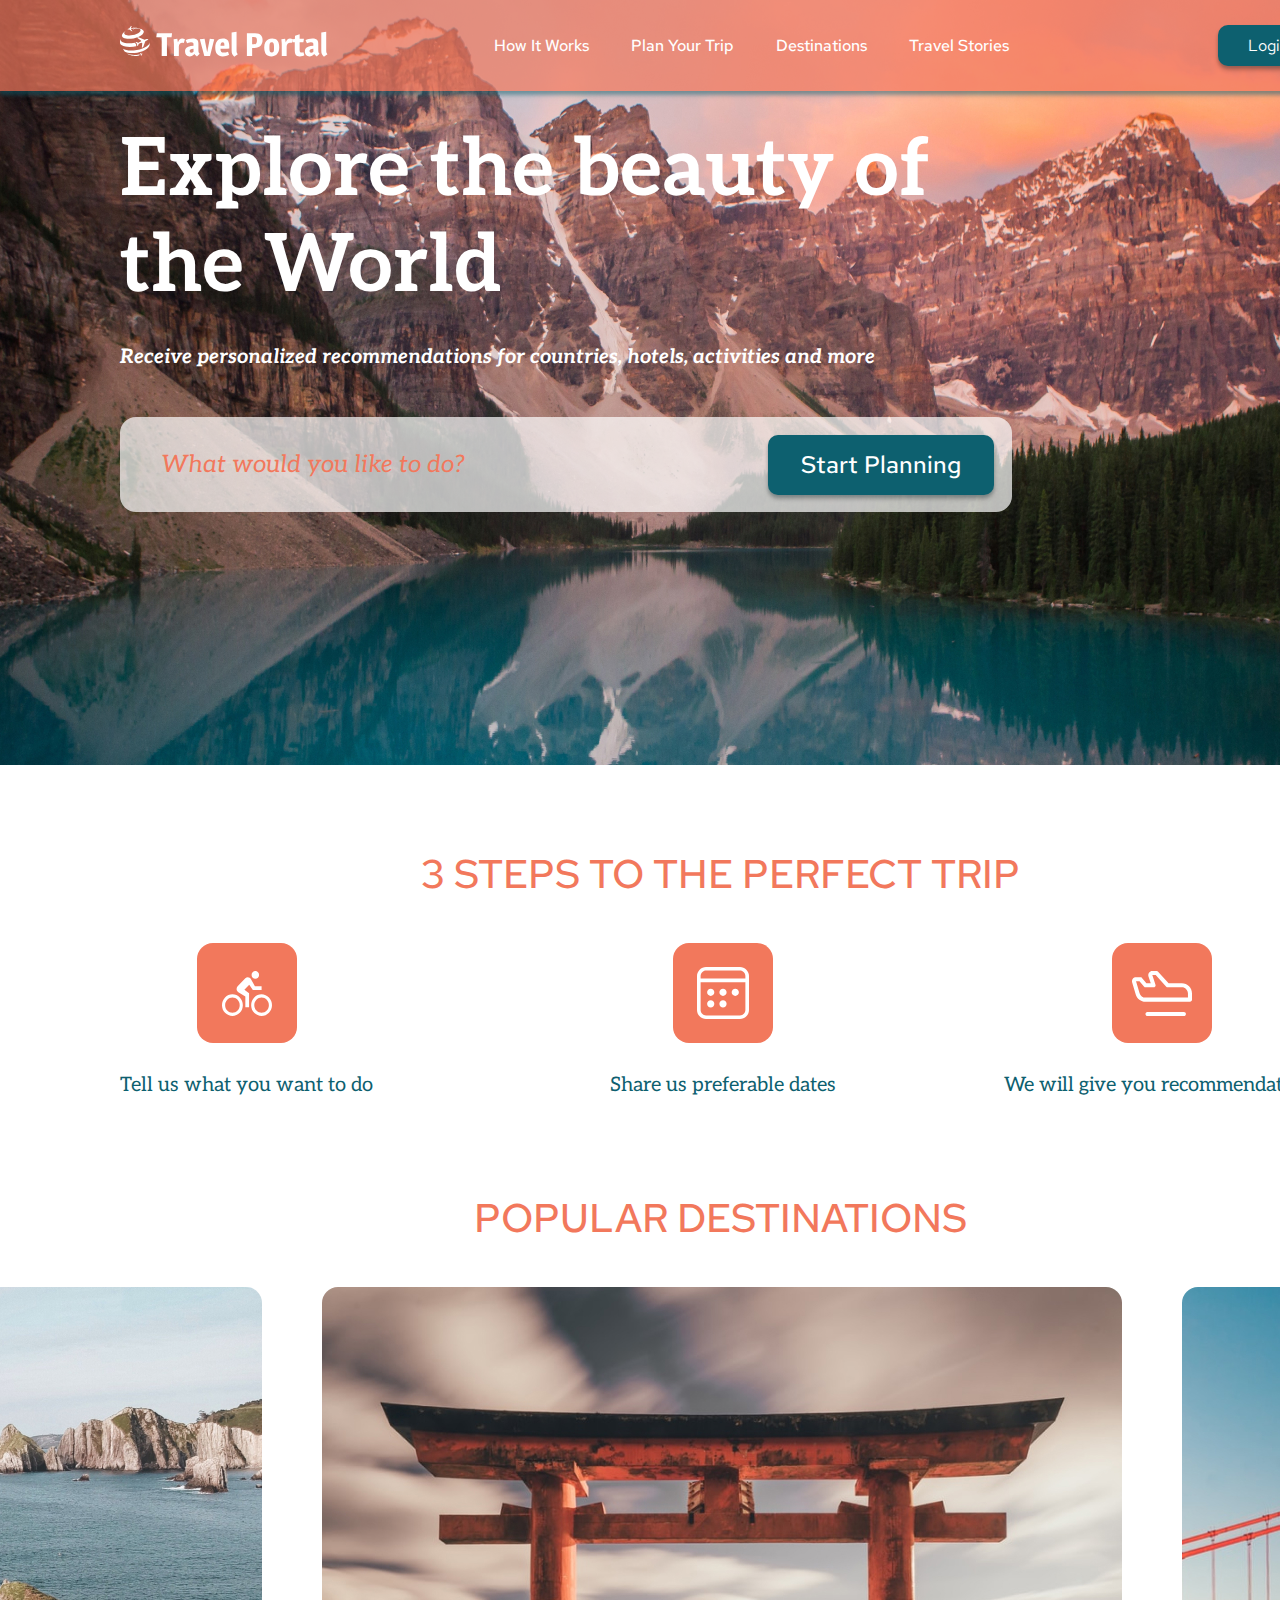
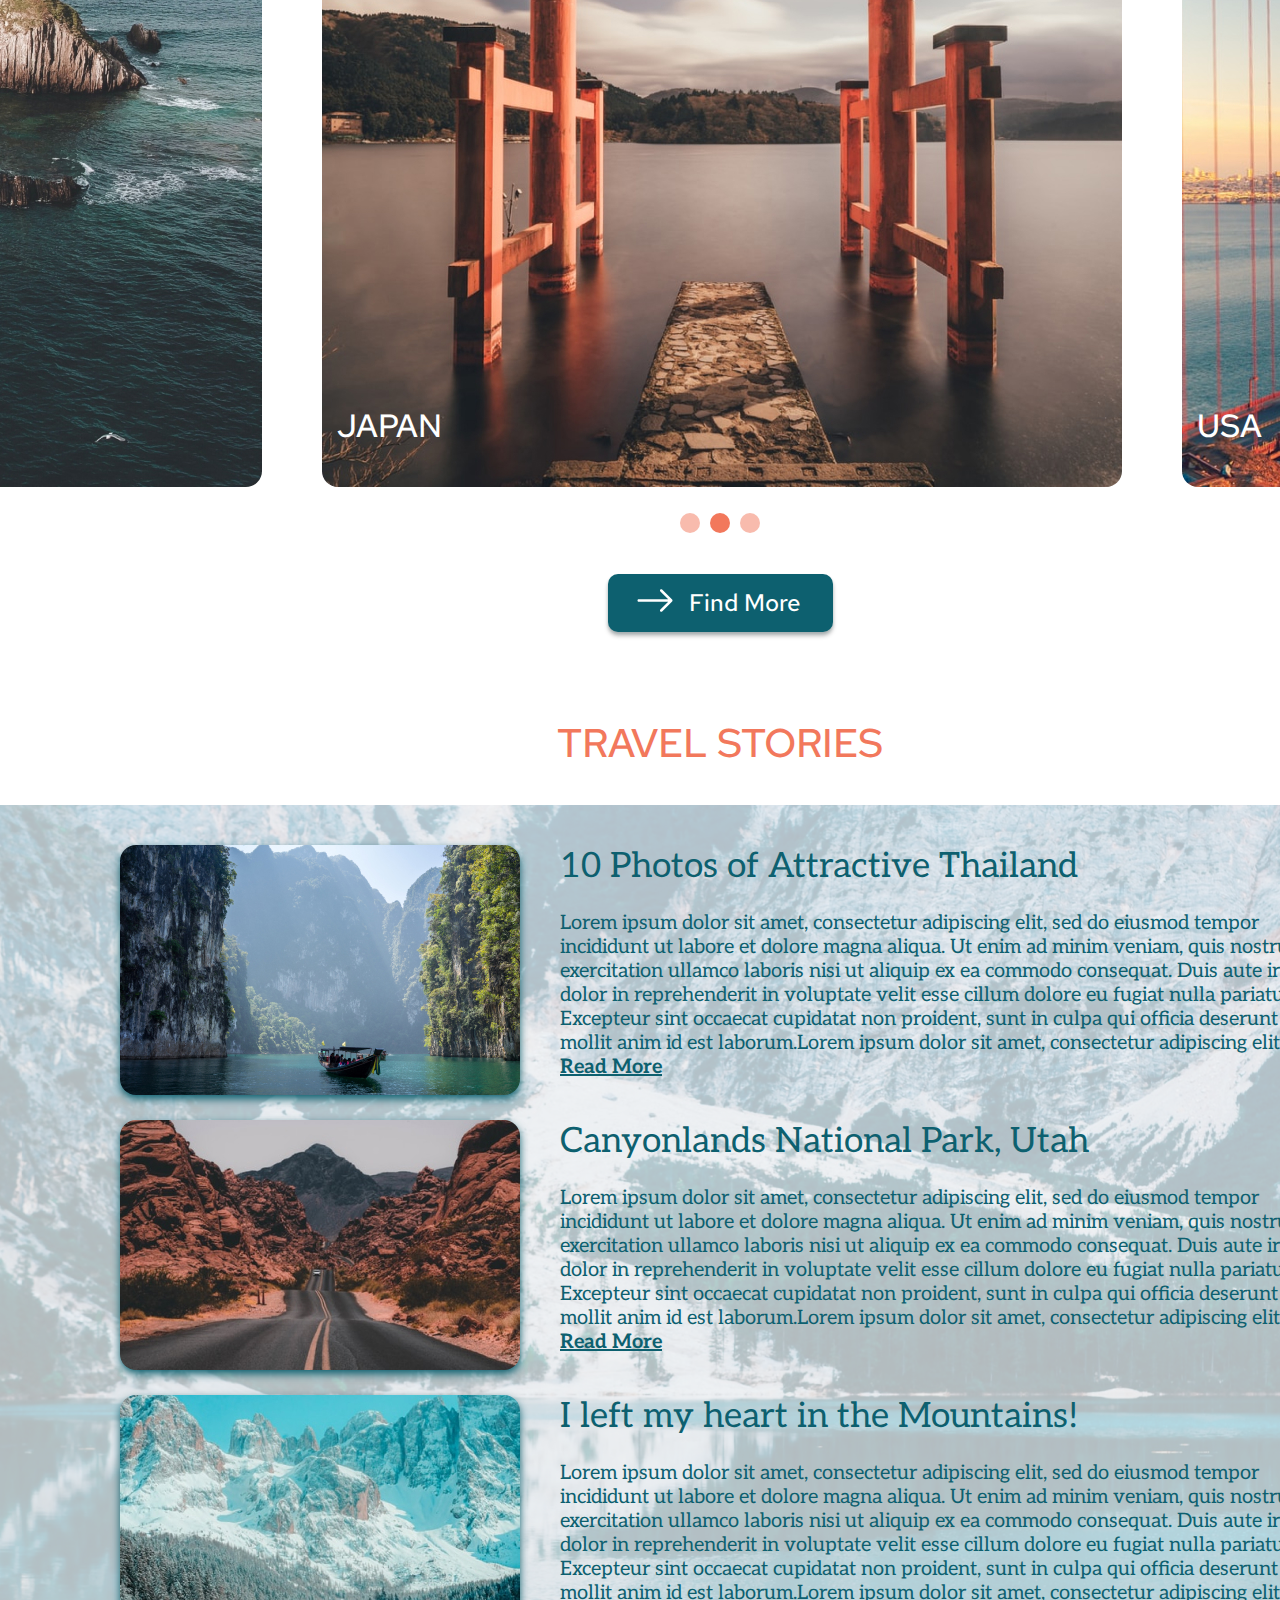
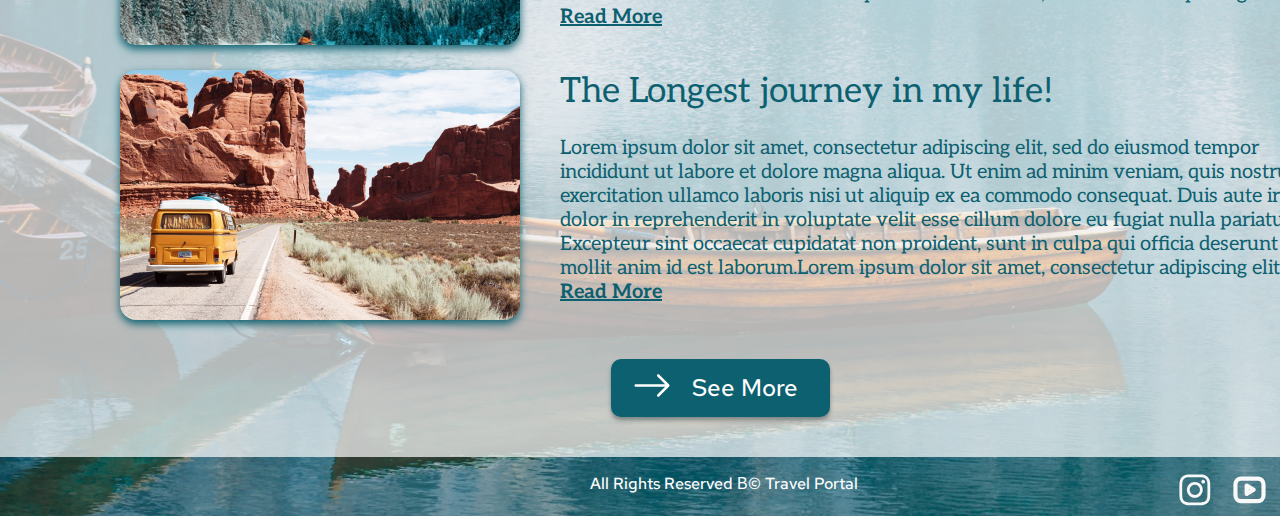
==== commit 2f9d0352: "fear: realise tast part2" ====
--- a/travel/index.html
+++ b/travel/index.html
@@ -71,36 +71,42 @@
         <div class="steps-list">
           <div class="steps-item">
             <h3 class="steps-title visually-hidden">Bicycle</h3>
-            <a>
-              <div class="svg-container">
-                <svg width="50" height="45" viewBox="0 0 50 45" fill="none" xmlns="http://www.w3.org/2000/svg">
-                  <path d="M10.4167 41.7548C8.4828 41.7548 6.62813 40.957 5.26068 39.537C3.89323 38.1169 3.125 36.1909 3.125 34.1827C3.125 32.1744 3.89323 30.2484 5.26068 28.8284C6.62813 27.4084 8.4828 26.6106 10.4167 26.6106C12.3505 26.6106 14.2052 27.4084 15.5727 28.8284C16.9401 30.2484 17.7083 32.1744 17.7083 34.1827C17.7083 36.1909 16.9401 38.1169 15.5727 39.537C14.2052 40.957 12.3505 41.7548 10.4167 41.7548ZM10.4167 23.3654C7.65399 23.3654 5.00447 24.5051 3.05097 26.5337C1.09747 28.5623 0 31.3138 0 34.1827C0 37.0516 1.09747 39.803 3.05097 41.8317C5.00447 43.8603 7.65399 45 10.4167 45C13.1793 45 15.8289 43.8603 17.7824 41.8317C19.7359 39.803 20.8333 37.0516 20.8333 34.1827C20.8333 31.3138 19.7359 28.5623 17.7824 26.5337C15.8289 24.5051 13.1793 23.3654 10.4167 23.3654ZM30.8333 19.0385H39.5833V15.1442H32.9167L28.875 8.06971C28.2708 6.98798 27.0833 6.27404 25.8333 6.27404C24.8542 6.27404 23.9583 6.6851 23.3333 7.35577L15.625 15.3389C14.9792 16.0096 14.5833 16.875 14.5833 17.9567C14.5833 19.3197 15.2708 20.4663 16.3542 21.137L23.3333 25.5288V36.3462H27.0833V22.2837L22.3958 18.7139L27.2292 13.6298L30.8333 19.0385ZM39.5833 41.7548C37.6495 41.7548 35.7948 40.957 34.4273 39.537C33.0599 38.1169 32.2917 36.1909 32.2917 34.1827C32.2917 32.1744 33.0599 30.2484 34.4273 28.8284C35.7948 27.4084 37.6495 26.6106 39.5833 26.6106C41.5172 26.6106 43.3719 27.4084 44.7393 28.8284C46.1068 30.2484 46.875 32.1744 46.875 34.1827C46.875 36.1909 46.1068 38.1169 44.7393 39.537C43.3719 40.957 41.5172 41.7548 39.5833 41.7548ZM39.5833 23.3654C36.8207 23.3654 34.1711 24.5051 32.2176 26.5337C30.2641 28.5623 29.1667 31.3138 29.1667 34.1827C29.1667 37.0516 30.2641 39.803 32.2176 41.8317C34.1711 43.8603 36.8207 45 39.5833 45C40.9513 45 42.3058 44.7202 43.5696 44.1766C44.8334 43.633 45.9818 42.8362 46.949 41.8317C47.9163 40.8272 48.6836 39.6347 49.2071 38.3223C49.7306 37.0099 50 35.6032 50 34.1827C50 32.7621 49.7306 31.3555 49.2071 30.0431C48.6836 28.7307 47.9163 27.5382 46.949 26.5337C45.9818 25.5292 44.8334 24.7324 43.5696 24.1888C42.3058 23.6452 40.9513 23.3654 39.5833 23.3654ZM33.3333 7.78846C35.4167 7.78846 37.0833 6.05769 37.0833 3.89423C37.0833 1.73077 35.4167 0 33.3333 0C31.25 0 29.5833 1.73077 29.5833 3.89423C29.5833 6.05769 31.25 7.78846 33.3333 7.78846Z" fill="white"/>
-                </svg>
-              </div>
-            </a>
-            <p class="moto">Tell us what you want to do</p>
+            <div class="wrapper">
+              <a>
+                <div class="svg-container">
+                  <svg width="50" height="45" viewBox="0 0 50 45" fill="none" xmlns="http://www.w3.org/2000/svg">
+                    <path d="M10.4167 41.7548C8.4828 41.7548 6.62813 40.957 5.26068 39.537C3.89323 38.1169 3.125 36.1909 3.125 34.1827C3.125 32.1744 3.89323 30.2484 5.26068 28.8284C6.62813 27.4084 8.4828 26.6106 10.4167 26.6106C12.3505 26.6106 14.2052 27.4084 15.5727 28.8284C16.9401 30.2484 17.7083 32.1744 17.7083 34.1827C17.7083 36.1909 16.9401 38.1169 15.5727 39.537C14.2052 40.957 12.3505 41.7548 10.4167 41.7548ZM10.4167 23.3654C7.65399 23.3654 5.00447 24.5051 3.05097 26.5337C1.09747 28.5623 0 31.3138 0 34.1827C0 37.0516 1.09747 39.803 3.05097 41.8317C5.00447 43.8603 7.65399 45 10.4167 45C13.1793 45 15.8289 43.8603 17.7824 41.8317C19.7359 39.803 20.8333 37.0516 20.8333 34.1827C20.8333 31.3138 19.7359 28.5623 17.7824 26.5337C15.8289 24.5051 13.1793 23.3654 10.4167 23.3654ZM30.8333 19.0385H39.5833V15.1442H32.9167L28.875 8.06971C28.2708 6.98798 27.0833 6.27404 25.8333 6.27404C24.8542 6.27404 23.9583 6.6851 23.3333 7.35577L15.625 15.3389C14.9792 16.0096 14.5833 16.875 14.5833 17.9567C14.5833 19.3197 15.2708 20.4663 16.3542 21.137L23.3333 25.5288V36.3462H27.0833V22.2837L22.3958 18.7139L27.2292 13.6298L30.8333 19.0385ZM39.5833 41.7548C37.6495 41.7548 35.7948 40.957 34.4273 39.537C33.0599 38.1169 32.2917 36.1909 32.2917 34.1827C32.2917 32.1744 33.0599 30.2484 34.4273 28.8284C35.7948 27.4084 37.6495 26.6106 39.5833 26.6106C41.5172 26.6106 43.3719 27.4084 44.7393 28.8284C46.1068 30.2484 46.875 32.1744 46.875 34.1827C46.875 36.1909 46.1068 38.1169 44.7393 39.537C43.3719 40.957 41.5172 41.7548 39.5833 41.7548ZM39.5833 23.3654C36.8207 23.3654 34.1711 24.5051 32.2176 26.5337C30.2641 28.5623 29.1667 31.3138 29.1667 34.1827C29.1667 37.0516 30.2641 39.803 32.2176 41.8317C34.1711 43.8603 36.8207 45 39.5833 45C40.9513 45 42.3058 44.7202 43.5696 44.1766C44.8334 43.633 45.9818 42.8362 46.949 41.8317C47.9163 40.8272 48.6836 39.6347 49.2071 38.3223C49.7306 37.0099 50 35.6032 50 34.1827C50 32.7621 49.7306 31.3555 49.2071 30.0431C48.6836 28.7307 47.9163 27.5382 46.949 26.5337C45.9818 25.5292 44.8334 24.7324 43.5696 24.1888C42.3058 23.6452 40.9513 23.3654 39.5833 23.3654ZM33.3333 7.78846C35.4167 7.78846 37.0833 6.05769 37.0833 3.89423C37.0833 1.73077 35.4167 0 33.3333 0C31.25 0 29.5833 1.73077 29.5833 3.89423C29.5833 6.05769 31.25 7.78846 33.3333 7.78846Z" fill="white"/>
+                  </svg>
+                </div>
+              </a>
+              <p class="moto">Tell us what you want to do</p>
+            </div>
           </div>
           <div class="steps-item">
             <h3 class="steps-title visually-hidden">Calc</h3>
-            <a>
-              <div class="svg-container">
-                <svg width="52" height="52" viewBox="0 0 52 52" fill="none" xmlns="http://www.w3.org/2000/svg">
-                  <path d="M13.7222 28.8889C14.6799 28.8889 15.5984 28.5084 16.2757 27.8312C16.9529 27.154 17.3333 26.2355 17.3333 25.2778C17.3333 24.3201 16.9529 23.4016 16.2757 22.7243C15.5984 22.0471 14.6799 21.6667 13.7222 21.6667C12.7645 21.6667 11.846 22.0471 11.1688 22.7243C10.4916 23.4016 10.1111 24.3201 10.1111 25.2778C10.1111 26.2355 10.4916 27.154 11.1688 27.8312C11.846 28.5084 12.7645 28.8889 13.7222 28.8889ZM29.6111 25.2778C29.6111 26.2355 29.2307 27.154 28.5534 27.8312C27.8762 28.5084 26.9577 28.8889 26 28.8889C25.0423 28.8889 24.1238 28.5084 23.4466 27.8312C22.7693 27.154 22.3889 26.2355 22.3889 25.2778C22.3889 24.3201 22.7693 23.4016 23.4466 22.7243C24.1238 22.0471 25.0423 21.6667 26 21.6667C26.9577 21.6667 27.8762 22.0471 28.5534 22.7243C29.2307 23.4016 29.6111 24.3201 29.6111 25.2778ZM38.2778 28.8889C39.2355 28.8889 40.154 28.5084 40.8312 27.8312C41.5084 27.154 41.8889 26.2355 41.8889 25.2778C41.8889 24.3201 41.5084 23.4016 40.8312 22.7243C40.154 22.0471 39.2355 21.6667 38.2778 21.6667C37.32 21.6667 36.4016 22.0471 35.7243 22.7243C35.0471 23.4016 34.6667 24.3201 34.6667 25.2778C34.6667 26.2355 35.0471 27.154 35.7243 27.8312C36.4016 28.5084 37.32 28.8889 38.2778 28.8889ZM17.3333 36.8333C17.3333 37.7911 16.9529 38.7096 16.2757 39.3868C15.5984 40.064 14.6799 40.4444 13.7222 40.4444C12.7645 40.4444 11.846 40.064 11.1688 39.3868C10.4916 38.7096 10.1111 37.7911 10.1111 36.8333C10.1111 35.8756 10.4916 34.9571 11.1688 34.2799C11.846 33.6027 12.7645 33.2222 13.7222 33.2222C14.6799 33.2222 15.5984 33.6027 16.2757 34.2799C16.9529 34.9571 17.3333 35.8756 17.3333 36.8333ZM26 40.4444C26.9577 40.4444 27.8762 40.064 28.5534 39.3868C29.2307 38.7096 29.6111 37.7911 29.6111 36.8333C29.6111 35.8756 29.2307 34.9571 28.5534 34.2799C27.8762 33.6027 26.9577 33.2222 26 33.2222C25.0423 33.2222 24.1238 33.6027 23.4466 34.2799C22.7693 34.9571 22.3889 35.8756 22.3889 36.8333C22.3889 37.7911 22.7693 38.7096 23.4466 39.3868C24.1238 40.064 25.0423 40.4444 26 40.4444ZM0 9.02778C0 6.63346 0.951138 4.33721 2.64417 2.64417C4.33721 0.951138 6.63346 0 9.02778 0H42.9722C45.3665 0 47.6628 0.951138 49.3558 2.64417C51.0489 4.33721 52 6.63346 52 9.02778V42.9722C52 45.3665 51.0489 47.6628 49.3558 49.3558C47.6628 51.0489 45.3665 52 42.9722 52H9.02778C6.63346 52 4.33721 51.0489 2.64417 49.3558C0.951138 47.6628 0 45.3665 0 42.9722V9.02778ZM9.02778 3.61111C7.59119 3.61111 6.21344 4.18179 5.19762 5.19762C4.18179 6.21344 3.61111 7.59119 3.61111 9.02778V11.5556H48.3889V9.02778C48.3889 7.59119 47.8182 6.21344 46.8024 5.19762C45.7866 4.18179 44.4088 3.61111 42.9722 3.61111H9.02778ZM3.61111 42.9722C3.61111 44.4088 4.18179 45.7866 5.19762 46.8024C6.21344 47.8182 7.59119 48.3889 9.02778 48.3889H42.9722C44.4088 48.3889 45.7866 47.8182 46.8024 46.8024C47.8182 45.7866 48.3889 44.4088 48.3889 42.9722V15.1667H3.61111V42.9722Z" fill="white"/>
-                  </svg> 
-              </div>
-            </a>           
-            <p class="moto">Share us preferable dates </p>
+            <div class="wrapper">
+              <a>
+                <div class="svg-container">
+                  <svg width="52" height="52" viewBox="0 0 52 52" fill="none" xmlns="http://www.w3.org/2000/svg">
+                    <path d="M13.7222 28.8889C14.6799 28.8889 15.5984 28.5084 16.2757 27.8312C16.9529 27.154 17.3333 26.2355 17.3333 25.2778C17.3333 24.3201 16.9529 23.4016 16.2757 22.7243C15.5984 22.0471 14.6799 21.6667 13.7222 21.6667C12.7645 21.6667 11.846 22.0471 11.1688 22.7243C10.4916 23.4016 10.1111 24.3201 10.1111 25.2778C10.1111 26.2355 10.4916 27.154 11.1688 27.8312C11.846 28.5084 12.7645 28.8889 13.7222 28.8889ZM29.6111 25.2778C29.6111 26.2355 29.2307 27.154 28.5534 27.8312C27.8762 28.5084 26.9577 28.8889 26 28.8889C25.0423 28.8889 24.1238 28.5084 23.4466 27.8312C22.7693 27.154 22.3889 26.2355 22.3889 25.2778C22.3889 24.3201 22.7693 23.4016 23.4466 22.7243C24.1238 22.0471 25.0423 21.6667 26 21.6667C26.9577 21.6667 27.8762 22.0471 28.5534 22.7243C29.2307 23.4016 29.6111 24.3201 29.6111 25.2778ZM38.2778 28.8889C39.2355 28.8889 40.154 28.5084 40.8312 27.8312C41.5084 27.154 41.8889 26.2355 41.8889 25.2778C41.8889 24.3201 41.5084 23.4016 40.8312 22.7243C40.154 22.0471 39.2355 21.6667 38.2778 21.6667C37.32 21.6667 36.4016 22.0471 35.7243 22.7243C35.0471 23.4016 34.6667 24.3201 34.6667 25.2778C34.6667 26.2355 35.0471 27.154 35.7243 27.8312C36.4016 28.5084 37.32 28.8889 38.2778 28.8889ZM17.3333 36.8333C17.3333 37.7911 16.9529 38.7096 16.2757 39.3868C15.5984 40.064 14.6799 40.4444 13.7222 40.4444C12.7645 40.4444 11.846 40.064 11.1688 39.3868C10.4916 38.7096 10.1111 37.7911 10.1111 36.8333C10.1111 35.8756 10.4916 34.9571 11.1688 34.2799C11.846 33.6027 12.7645 33.2222 13.7222 33.2222C14.6799 33.2222 15.5984 33.6027 16.2757 34.2799C16.9529 34.9571 17.3333 35.8756 17.3333 36.8333ZM26 40.4444C26.9577 40.4444 27.8762 40.064 28.5534 39.3868C29.2307 38.7096 29.6111 37.7911 29.6111 36.8333C29.6111 35.8756 29.2307 34.9571 28.5534 34.2799C27.8762 33.6027 26.9577 33.2222 26 33.2222C25.0423 33.2222 24.1238 33.6027 23.4466 34.2799C22.7693 34.9571 22.3889 35.8756 22.3889 36.8333C22.3889 37.7911 22.7693 38.7096 23.4466 39.3868C24.1238 40.064 25.0423 40.4444 26 40.4444ZM0 9.02778C0 6.63346 0.951138 4.33721 2.64417 2.64417C4.33721 0.951138 6.63346 0 9.02778 0H42.9722C45.3665 0 47.6628 0.951138 49.3558 2.64417C51.0489 4.33721 52 6.63346 52 9.02778V42.9722C52 45.3665 51.0489 47.6628 49.3558 49.3558C47.6628 51.0489 45.3665 52 42.9722 52H9.02778C6.63346 52 4.33721 51.0489 2.64417 49.3558C0.951138 47.6628 0 45.3665 0 42.9722V9.02778ZM9.02778 3.61111C7.59119 3.61111 6.21344 4.18179 5.19762 5.19762C4.18179 6.21344 3.61111 7.59119 3.61111 9.02778V11.5556H48.3889V9.02778C48.3889 7.59119 47.8182 6.21344 46.8024 5.19762C45.7866 4.18179 44.4088 3.61111 42.9722 3.61111H9.02778ZM3.61111 42.9722C3.61111 44.4088 4.18179 45.7866 5.19762 46.8024C6.21344 47.8182 7.59119 48.3889 9.02778 48.3889H42.9722C44.4088 48.3889 45.7866 47.8182 46.8024 46.8024C47.8182 45.7866 48.3889 44.4088 48.3889 42.9722V15.1667H3.61111V42.9722Z" fill="white"/>
+                    </svg> 
+                </div>
+              </a>           
+              <p class="moto">Share us preferable dates </p>
+            </div>
           </div>
           <div class="steps-item">
             <h3 class="steps-title visually-hidden">Plane</h3>
-            <a>
-              <div class="svg-container">
-                <svg width="60" height="45" viewBox="0 0 60 45" fill="none" xmlns="http://www.w3.org/2000/svg">
-                  <path d="M53.9305 42.9545C53.9305 43.497 53.7174 44.0173 53.3379 44.4009C52.9585 44.7845 52.4439 45 51.9074 45H15.4904C14.9539 45 14.4393 44.7845 14.0598 44.4009C13.6804 44.0173 13.4673 43.497 13.4673 42.9545C13.4673 42.4121 13.6804 41.8918 14.0598 41.5082C14.4393 41.1246 14.9539 40.9091 15.4904 40.9091H51.9074C52.4439 40.9091 52.9585 41.1246 53.3379 41.5082C53.7174 41.8918 53.9305 42.4121 53.9305 42.9545ZM60 22.5V28.6364C60 29.1789 59.7868 29.6991 59.4074 30.0827C59.028 30.4663 58.5134 30.6818 57.9768 30.6818H13.4167C11.24 30.6894 9.11942 29.9834 7.37311 28.6696C5.6268 27.3558 4.34881 25.5051 3.7308 23.3949L0.164977 11.4034C-0.0121092 10.7898 -0.0471935 10.1431 0.0624379 9.51357C0.172069 8.88401 0.423478 8.28837 0.797215 7.77275C1.17939 7.26416 1.67273 6.85181 2.23866 6.56794C2.8046 6.28407 3.4278 6.13637 4.05956 6.13639H8.40936C8.70472 6.13701 8.99627 6.20383 9.26302 6.33204C9.52977 6.46025 9.76509 6.64667 9.95202 6.87786L14.403 12.2727H18.7528L16.4767 5.39491C16.2718 4.77893 16.215 4.12246 16.3111 3.47987C16.4071 2.83728 16.6531 2.22707 17.0288 1.69976C17.4046 1.17246 17.8991 0.743236 18.4716 0.447651C19.0441 0.152067 19.6779 -0.00137704 20.3207 2.79722e-05H24.5947C24.8756 -0.00146688 25.1537 0.0569681 25.4108 0.171517C25.6679 0.286065 25.8983 0.454151 26.0867 0.6648L36.6072 12.2727H49.8842C52.5671 12.2727 55.1401 13.3503 57.0372 15.2682C58.9342 17.1862 60 19.7876 60 22.5ZM55.9537 22.5C55.947 20.8746 55.3054 19.3177 54.1686 18.1684C53.0318 17.0191 51.4919 16.3704 49.8842 16.3637H35.7221C35.4411 16.3651 35.163 16.3067 34.9059 16.1922C34.6488 16.0776 34.4185 15.9095 34.23 15.6989L23.7095 4.09093H20.3207L23.4819 13.679C23.5809 13.9865 23.6073 14.3132 23.559 14.6328C23.5107 14.9525 23.389 15.2563 23.2037 15.5199C23.0169 15.7837 22.77 15.9981 22.4838 16.1449C22.1977 16.2918 21.8808 16.3668 21.5599 16.3637H13.4673C13.1719 16.363 12.8804 16.2962 12.6136 16.168C12.3469 16.0398 12.1115 15.8534 11.9246 15.6222L7.47365 10.2273H4.03428L7.6001 22.2188C7.97187 23.4853 8.73962 24.5959 9.78826 25.3841C10.8369 26.1723 12.11 26.5958 13.4167 26.5909H55.9537V22.5Z" fill="white"/>
-                  </svg>  
-              </div> 
-            </a>         
-            <p class="moto">We will give you recommendations</p>
+            <div class="wrapper">
+              <a>
+                <div class="svg-container">
+                  <svg width="60" height="45" viewBox="0 0 60 45" fill="none" xmlns="http://www.w3.org/2000/svg">
+                    <path d="M53.9305 42.9545C53.9305 43.497 53.7174 44.0173 53.3379 44.4009C52.9585 44.7845 52.4439 45 51.9074 45H15.4904C14.9539 45 14.4393 44.7845 14.0598 44.4009C13.6804 44.0173 13.4673 43.497 13.4673 42.9545C13.4673 42.4121 13.6804 41.8918 14.0598 41.5082C14.4393 41.1246 14.9539 40.9091 15.4904 40.9091H51.9074C52.4439 40.9091 52.9585 41.1246 53.3379 41.5082C53.7174 41.8918 53.9305 42.4121 53.9305 42.9545ZM60 22.5V28.6364C60 29.1789 59.7868 29.6991 59.4074 30.0827C59.028 30.4663 58.5134 30.6818 57.9768 30.6818H13.4167C11.24 30.6894 9.11942 29.9834 7.37311 28.6696C5.6268 27.3558 4.34881 25.5051 3.7308 23.3949L0.164977 11.4034C-0.0121092 10.7898 -0.0471935 10.1431 0.0624379 9.51357C0.172069 8.88401 0.423478 8.28837 0.797215 7.77275C1.17939 7.26416 1.67273 6.85181 2.23866 6.56794C2.8046 6.28407 3.4278 6.13637 4.05956 6.13639H8.40936C8.70472 6.13701 8.99627 6.20383 9.26302 6.33204C9.52977 6.46025 9.76509 6.64667 9.95202 6.87786L14.403 12.2727H18.7528L16.4767 5.39491C16.2718 4.77893 16.215 4.12246 16.3111 3.47987C16.4071 2.83728 16.6531 2.22707 17.0288 1.69976C17.4046 1.17246 17.8991 0.743236 18.4716 0.447651C19.0441 0.152067 19.6779 -0.00137704 20.3207 2.79722e-05H24.5947C24.8756 -0.00146688 25.1537 0.0569681 25.4108 0.171517C25.6679 0.286065 25.8983 0.454151 26.0867 0.6648L36.6072 12.2727H49.8842C52.5671 12.2727 55.1401 13.3503 57.0372 15.2682C58.9342 17.1862 60 19.7876 60 22.5ZM55.9537 22.5C55.947 20.8746 55.3054 19.3177 54.1686 18.1684C53.0318 17.0191 51.4919 16.3704 49.8842 16.3637H35.7221C35.4411 16.3651 35.163 16.3067 34.9059 16.1922C34.6488 16.0776 34.4185 15.9095 34.23 15.6989L23.7095 4.09093H20.3207L23.4819 13.679C23.5809 13.9865 23.6073 14.3132 23.559 14.6328C23.5107 14.9525 23.389 15.2563 23.2037 15.5199C23.0169 15.7837 22.77 15.9981 22.4838 16.1449C22.1977 16.2918 21.8808 16.3668 21.5599 16.3637H13.4673C13.1719 16.363 12.8804 16.2962 12.6136 16.168C12.3469 16.0398 12.1115 15.8534 11.9246 15.6222L7.47365 10.2273H4.03428L7.6001 22.2188C7.97187 23.4853 8.73962 24.5959 9.78826 25.3841C10.8369 26.1723 12.11 26.5958 13.4167 26.5909H55.9537V22.5Z" fill="white"/>
+                    </svg>  
+                </div> 
+              </a>         
+              <p class="moto">We will give you recommendations</p>
+            </div>
           </div>
         </div>
       </section>
@@ -122,8 +128,6 @@
             </div>
           </div>
 
-          <a href="#" class="button button-prev">Prev. photo</a>
-          <a href="#" class="button button-next">Next. photo</a>
         </div>
 
         <div class="slider-controls">
@@ -131,6 +135,9 @@
           <a class="button-slider current-button" aria-label="Second"></a>
           <a class="button-slider" aria-label="Third"></a>
         </div>
+
+        <button class="switch-button button-prev" disabled aria-label="Prev"></button>
+        <button class="switch-button button-next" aria-label="Next"></button>
         
         <div class="button-container">
           <button class="button more-button transition-scale">Find More</button>
@@ -139,7 +146,7 @@
       </section>
 
       <h2 class="sub-title stories-title">TRAVEL STORIES</h2>
-      <!-- разрыв секции -->
+      <!-- СЂР°Р·СЂС‹РІ СЃРµРєС†РёРё -->
     </main>
  </div>
 
@@ -155,7 +162,8 @@
           <div class="wrapper">
             <h3 class="story-title">10 Photos of Attractive Thailand</h3>
             <p class="story-text">Lorem ipsum dolor sit amet, consectetur adipiscing elit, sed do eiusmod tempor incididunt ut labore et dolore magna aliqua. Ut enim ad minim veniam, quis nostrud exercitation ullamco laboris nisi ut aliquip ex ea commodo consequat. Duis aute irure dolor in reprehenderit in voluptate velit esse cillum dolore eu fugiat nulla pariatur. Excepteur sint occaecat cupidatat non proident, sunt in culpa qui officia deserunt mollit anim id est laborum.Lorem ipsum dolor sit amet, consectetur adipiscing elit...<br>
-            <a href="">Read More</a></p>
+            </p>
+            <a class="story-link" href="">Read More</a>
           </div>
 
         </div>
@@ -166,7 +174,8 @@
           <div class="wrapper">
             <h3 class="story-title">Canyonlands National Park, Utah</h3>
             <p class="story-text">Lorem ipsum dolor sit amet, consectetur adipiscing elit, sed do eiusmod tempor incididunt ut labore et dolore magna aliqua. Ut enim ad minim veniam, quis nostrud exercitation ullamco laboris nisi ut aliquip ex ea commodo consequat. Duis aute irure dolor in reprehenderit in voluptate velit esse cillum dolore eu fugiat nulla pariatur. Excepteur sint occaecat cupidatat non proident, sunt in culpa qui officia deserunt mollit anim id est laborum.Lorem ipsum dolor sit amet, consectetur adipiscing elit...<br>
-            <a href="">Read More</a></p>
+            </p>
+            <a class="story-link" href="">Read More</a>
           </div>
         </div>
         <div class="story-item">
@@ -176,7 +185,8 @@
           <div class="wrapper">
             <h3 class="story-title">I left my heart in the Mountains!</h3>
             <p class="story-text">Lorem ipsum dolor sit amet, consectetur adipiscing elit, sed do eiusmod tempor incididunt ut labore et dolore magna aliqua. Ut enim ad minim veniam, quis nostrud exercitation ullamco laboris nisi ut aliquip ex ea commodo consequat. Duis aute irure dolor in reprehenderit in voluptate velit esse cillum dolore eu fugiat nulla pariatur. Excepteur sint occaecat cupidatat non proident, sunt in culpa qui officia deserunt mollit anim id est laborum.Lorem ipsum dolor sit amet, consectetur adipiscing elit...<br>
-              <a href="">Read More</a></p>
+            </p>
+            <a class="story-link" href="">Read More</a>
           </div>
         </div>
         <div class="story-item">
@@ -185,7 +195,8 @@
           <div class="wrapper">
             <h3 class="story-title">The Longest journey in my life!</h3>
             <p class="story-text">Lorem ipsum dolor sit amet, consectetur adipiscing elit, sed do eiusmod tempor incididunt ut labore et dolore magna aliqua. Ut enim ad minim veniam, quis nostrud exercitation ullamco laboris nisi ut aliquip ex ea commodo consequat. Duis aute irure dolor in reprehenderit in voluptate velit esse cillum dolore eu fugiat nulla pariatur. Excepteur sint occaecat cupidatat non proident, sunt in culpa qui officia deserunt mollit anim id est laborum.Lorem ipsum dolor sit amet, consectetur adipiscing elit...<br>
-              <a href="">Read More</a></p>
+            </p>
+            <a class="story-link" href="">Read More</a>
           </div>
         </div>
       </div>
@@ -197,7 +208,7 @@
     <footer class="page-footer container">
       
       <p class="footer-copyright">
-        All Rights Reserved © Travel Portal
+        All Rights Reserved В© Travel Portal
       </p>
       <ul class="social-list">
         <li>
--- a/travel/style.css
+++ b/travel/style.css
@@ -132,10 +132,7 @@
 .button-slider:hover {
   background: rgba(229, 231, 116, 0.5);
 }
-.button-prev,
-.button-next {
-  display: none;
-}
+
 
 
 .image-container {
@@ -393,6 +390,9 @@
 }
 
 /*Cлайдер-переключатели*/
+.switch-button {
+  display: none;
+}
 
 .slider-controls {
   position: absolute;
@@ -482,13 +482,21 @@
   font-size: 20px;
   line-height: 24px;
 
+  margin-bottom: 0;
+
   color: #0D606F;
 }
-.story-text a {
+.story-link {
+  font-family: 'Aleo';
+  font-style: normal;
+  
+  font-size: 20px;
+  line-height: 24px;
   font-weight: 700;
   text-decoration: underline;
 
   color: #0D606F;
+  margin-bottom: 9px;
 }
 
 .more-button::before {
@@ -637,7 +645,7 @@
   .burger-item {
     width: 100%;
     margin-right: 0;
-    margin-bottom: 10px; 
+    margin-bottom: 7px; 
   }
   .burger-item:last-child {
     margin-bottom: 0;
@@ -690,6 +698,20 @@
     margin-bottom: 21px;
   }
 
+  .steps-item .wrapper {
+    display: flex;
+    flex-direction: column;
+  }
+  .steps-item:first-child .wrapper {
+    align-items: flex-start;
+  }
+  .steps-item:nth-child(2) .wrapper {
+    align-items: center;
+  }
+  .steps-item:nth-child(3) .wrapper {
+    align-items: flex-end;
+  }
+
   .svg-container {
     width: 70px;
     height: 70px;
@@ -714,18 +736,39 @@
     line-height: 12px;
       
     margin-top: 19px;
+
+    /* width: 100px; */
+  }
+  .steps-item:first-child .moto {
+    text-align: left;
+    width: 90px;
+  }
+  .steps-item:nth-child(2) .moto {
+    text-align: center;
+  }
+  .steps-item:nth-child(3) .moto {
+    text-align: end;
   }
   .steps-item {
     width: 120px;
   }
   .steps-item:nth-child(2) {
     margin-left: 0;
+}
+.steps {
+  margin-bottom: 0;
 }
 
 .destinations {
   margin-left: 0px;
   margin-right: 0px;
-
+  margin-bottom: 21px;
+
+  min-height: auto;
+}
+
+.destinations-title {
+  margin-bottom: 17px;
 }
 
 .slider-list {
@@ -753,9 +796,59 @@
 .slide-usa {
   background: url('img/Rectangle35.jpg') no-repeat;
 }
+.slide-title {
+  font-family: 'Red Hat Text';
+  font-style: normal;
+  font-weight: 500;
+  font-size: 20px;
+  line-height: 26px;
+
+  
+  padding-top: 9px;
+  
+}
+.slider-controls {
+
+  bottom: 52px;
+  right: 162px;
+  width: 36px;
+  
+}
+.button-slider {
+  
+  width: 8px;
+  height: 8px;
+  
+}
+
+.switch-button {
+  display: block;
+  position: absolute;
+  width: 15px;
+  height: 25px;
+  background: 0 0 url(img/Vector.svg) no-repeat;
+  top: 129px;
+  border: none;
+  cursor: pointer;
+}
+.switch-button.disabled,
+.switch-button:disabled {
+  cursor: default;
+}
+.button-prev {
+  left: 11px;
+}
+button.button-next {
+  right: 11px;
+  transform: rotate(180deg);
+}
+
+.destinations .button-container {
+  margin-top: 0;
+}
 .more-button {  
-  margin-top: 39px;
-  margin-bottom: 40px;
+  margin-top: 11px;
+  margin-bottom: 0px; 
   padding: 7px 12px;
 
   padding-left: 28px;
@@ -786,7 +879,7 @@
   margin-bottom: 10px;
 }
 .stories-list {
-  padding-top: 20px;
+  padding-top: 10px;
 
   display: flex;
   flex-direction: column;
@@ -800,6 +893,9 @@
 }
 .story-item { 
   gap: 10px;
+}
+.story-item .wrapper {
+  margin-top: 5px;
 }
 .story-title {
   
@@ -818,12 +914,51 @@
   color: #0D606F;
 
   width: 195px;
-  height: 102px;
+  height: 78px;
   overflow: hidden;
-}
-
+  margin-bottom: 0;
+}
+.story-link {
+  font-family: 'Aleo';
+  font-style: normal;
+  
+  font-size: 9px;
+  line-height: 11px;
+  font-weight: 700;
+  text-decoration: underline;
+
+  color: #0D606F;
+  margin-bottom: 9px;
+}
+
+.stories .more-button {
+  margin-bottom: 13px;;
+}
+
+.page-footer {
+  display: flex;
+  justify-content: center;
+}
+
+.social-list {
+  width: 141px;
+  margin-left: 10px;
+
+  padding-top: 16px;
+  padding-bottom: 15px;
+}
+
+.footer-copyright {
+  font-size: 16px;
+  line-height: 21px;
+
+  margin-left: 470px;
+  margin-bottom: 22px;
+}
 
   .footer-copyright {
     display: none;
   }
+
+
 }  